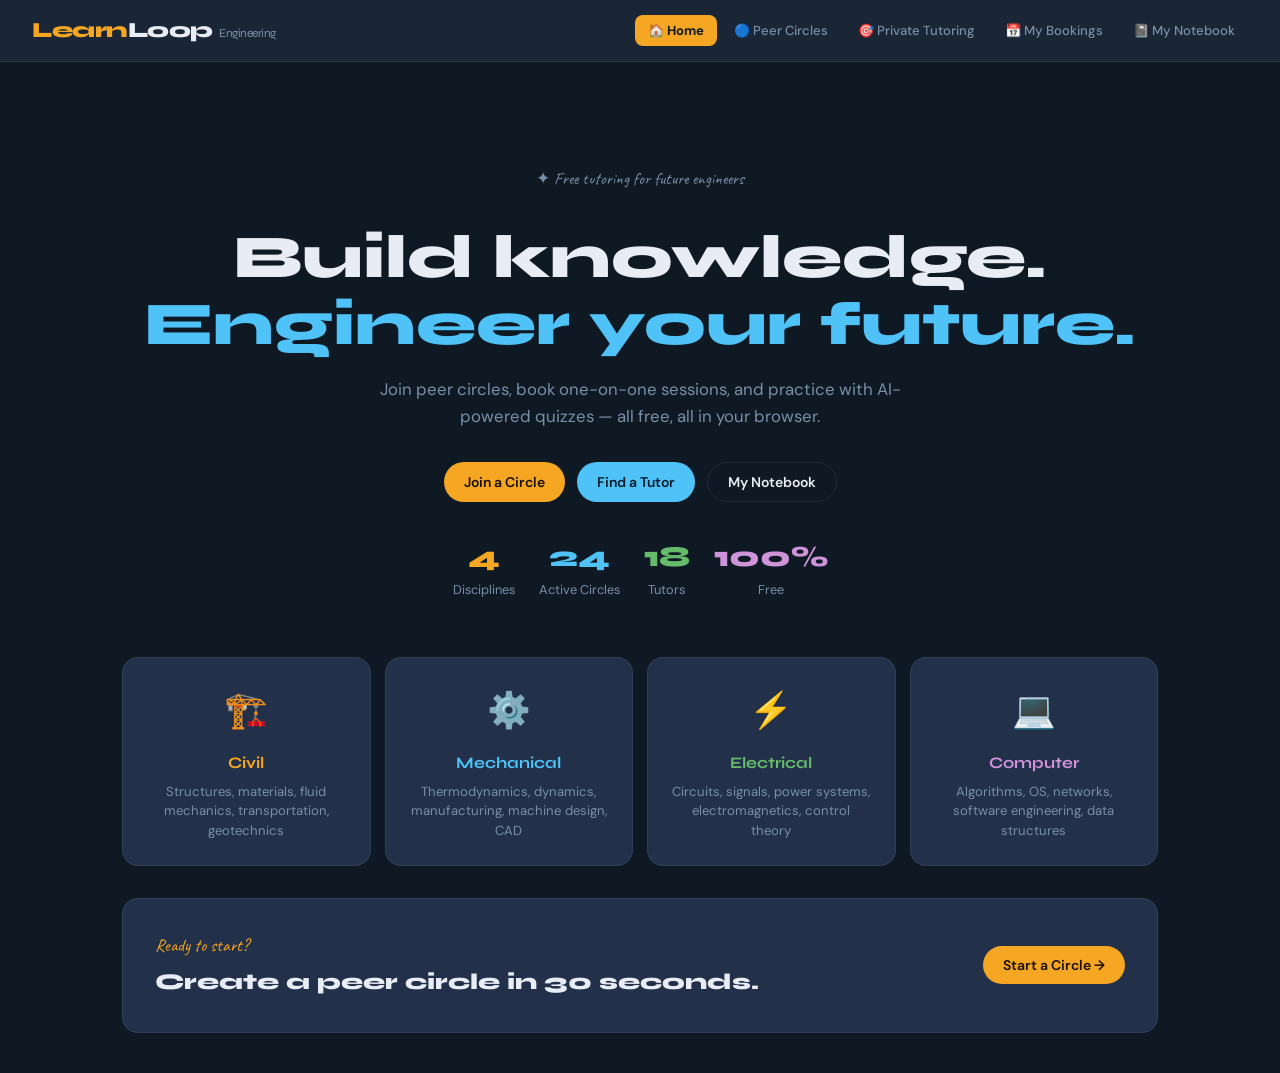
==== Learnloop.html @ ddc93d3d "Create Learnloop.html Full learn loop website" ====
<!DOCTYPE html>
<html lang="en">
<head>
  <meta charset="UTF-8" />
  <meta name="viewport" content="width=device-width, initial-scale=1.0" />
  <title>LearnLoop — Engineering Edition</title>

  <!-- ========================================================
    FONTS: We use Google Fonts (free)
    - "Syne" for bold headings (engineering blueprint feel)
    - "DM Sans" for easy-to-read body text
    - "Caveat" for handwritten accent labels
  ======================================================== -->
  <link href="https://fonts.googleapis.com/css2?family=Syne:wght@400;600;700;800&family=DM+Sans:ital,wght@0,300;0,400;0,500;1,400&family=Caveat:wght@500;700&display=swap" rel="stylesheet" />

  <style>
    /* =========================================================
       CSS VARIABLES — change these to retheme the whole site!
       Think of these like settings at the top of a config file.
    ========================================================= */
    :root {
      --bg:          #0f1923;   /* dark navy background */
      --surface:     #1a2535;   /* slightly lighter surface */
      --surface2:    #22304a;   /* card backgrounds */
      --border:      rgba(255,255,255,0.07);
      --text:        #e8edf5;   /* main text (off-white) */
      --muted:       #7a8fa8;   /* secondary text (gray-blue) */

      /* Accent colors — one per engineering discipline */
      --civil:       #f5a623;   /* amber — civil */
      --mechanical:  #4fc3f7;   /* sky blue — mechanical */
      --electrical:  #66bb6a;   /* green — electrical */
      --computer:    #ce93d8;   /* purple — computer */
      --accent:      #f5a623;   /* default accent (amber) */

      --danger:      #ef5350;
      --success:     #66bb6a;
    }

    /* =========================================================
       RESET — removes browser default padding/margin
    ========================================================= */
    *, *::before, *::after { box-sizing: border-box; margin: 0; padding: 0; }

    body {
      font-family: 'DM Sans', sans-serif;
      background: var(--bg);
      color: var(--text);
      min-height: 100vh;
      line-height: 1.6;
    }

    /* =========================================================
       TOP NAVIGATION BAR
    ========================================================= */
    nav {
      background: var(--surface);
      border-bottom: 1px solid var(--border);
      display: flex;
      align-items: center;
      justify-content: space-between;
      padding: 0 2rem;
      height: 62px;
      position: sticky;
      top: 0;
      z-index: 100; /* keeps nav above everything else */
    }

    /* Logo text */
    .logo {
      font-family: 'Syne', sans-serif;
      font-weight: 800;
      font-size: 1.35rem;
      color: var(--accent);
      letter-spacing: -0.5px;
    }
    .logo span { color: var(--text); }

    /* Nav tab buttons */
    .nav-tabs { display: flex; gap: 4px; list-style: none; flex-wrap: wrap; }

    .nav-tabs button {
      background: none;
      border: none;
      color: var(--muted);
      font-family: 'DM Sans', sans-serif;
      font-size: 0.82rem;
      font-weight: 500;
      padding: 7px 13px;
      border-radius: 8px;
      cursor: pointer;
      transition: all 0.18s;
      white-space: nowrap;
    }
    .nav-tabs button:hover { color: var(--text); background: var(--border); }
    /* Active tab gets the accent color */
    .nav-tabs button.active { color: var(--bg); background: var(--accent); font-weight: 700; }

    /* =========================================================
       PAGE SYSTEM — only one page shows at a time
    ========================================================= */
    .page { display: none; padding: 2.5rem 2rem; max-width: 1100px; margin: 0 auto; }
    .page.active {
      display: block;
      animation: fadeUp 0.28s ease; /* smooth page transition */
    }

    @keyframes fadeUp {
      from { opacity: 0; transform: translateY(10px); }
      to   { opacity: 1; transform: translateY(0); }
    }

    /* =========================================================
       REUSABLE BUTTON STYLES
       Use class="btn btn-[color]" on any <button>
    ========================================================= */
    .btn {
      display: inline-flex;
      align-items: center;
      gap: 7px;
      padding: 10px 20px;
      border-radius: 50px;
      font-family: 'DM Sans', sans-serif;
      font-weight: 600;
      font-size: 0.875rem;
      cursor: pointer;
      border: none;
      transition: all 0.18s;
      text-decoration: none;
    }
    .btn:hover { transform: translateY(-1px); opacity: 0.92; }
    .btn:active { transform: scale(0.97); }

    .btn-amber    { background: var(--civil);      color: #1a1000; }
    .btn-blue     { background: var(--mechanical); color: #001a28; }
    .btn-green    { background: var(--electrical); color: #001a05; }
    .btn-purple   { background: var(--computer);   color: #1a0028; }
    .btn-outline  { background: transparent; border: 1.5px solid var(--border); color: var(--text); }
    .btn-outline:hover { border-color: var(--accent); color: var(--accent); }
    .btn-danger   { background: var(--danger); color: #fff; }
    .btn-sm       { padding: 7px 15px; font-size: 0.8rem; }
    .btn-block    { width: 100%; justify-content: center; border-radius: 12px; }

    /* =========================================================
       CARD — reusable container box
    ========================================================= */
    .card {
      background: var(--surface2);
      border: 1px solid var(--border);
      border-radius: 16px;
      padding: 1.5rem;
    }

    /* =========================================================
       SECTION HEADER — title + subtitle at top of each page
    ========================================================= */
    .section-header { margin-bottom: 1.75rem; }
    .section-header h2 {
      font-family: 'Syne', sans-serif;
      font-weight: 800;
      font-size: 1.7rem;
      color: var(--text);
      margin-bottom: 0.2rem;
    }
    .section-header p { color: var(--muted); font-size: 0.92rem; }

    /* =========================================================
       DISCIPLINE FILTER CHIPS
       Used at the top of Circles and Tutoring pages
    ========================================================= */
    .filter-bar {
      display: flex;
      gap: 8px;
      flex-wrap: wrap;
      margin-bottom: 1.5rem;
      align-items: center;
    }

    .chip {
      padding: 7px 16px;
      border-radius: 50px;
      border: 1.5px solid var(--border);
      background: var(--surface);
      color: var(--muted);
      font-size: 0.8rem;
      font-weight: 600;
      cursor: pointer;
      transition: all 0.18s;
    }
    .chip:hover { border-color: var(--accent); color: var(--accent); }
    .chip.active { background: var(--accent); color: #1a1000; border-color: var(--accent); }

    /* Discipline-specific active chip colors */
    .chip.active[data-disc="civil"]      { background: var(--civil);      color: #1a1000; border-color: var(--civil); }
    .chip.active[data-disc="mechanical"] { background: var(--mechanical); color: #001a28; border-color: var(--mechanical); }
    .chip.active[data-disc="electrical"] { background: var(--electrical); color: #001a05; border-color: var(--electrical); }
    .chip.active[data-disc="computer"]   { background: var(--computer);   color: #1a0028; border-color: var(--computer); }

    /* Search bar */
    .search-input {
      flex: 1; min-width: 200px;
      padding: 9px 16px;
      border: 1.5px solid var(--border);
      border-radius: 50px;
      background: var(--surface);
      color: var(--text);
      font-family: 'DM Sans', sans-serif;
      font-size: 0.875rem;
      outline: none;
      transition: border-color 0.18s;
    }
    .search-input:focus { border-color: var(--accent); }
    .search-input::placeholder { color: var(--muted); }

    /* =========================================================
       TAG BADGE — small colored label
    ========================================================= */
    .tag {
      display: inline-block;
      padding: 3px 11px;
      border-radius: 50px;
      font-size: 0.72rem;
      font-weight: 600;
      margin: 2px 3px 2px 0;
    }
    .tag-civil      { background: rgba(245,166,35,0.15);  color: var(--civil); }
    .tag-mechanical { background: rgba(79,195,247,0.15);  color: var(--mechanical); }
    .tag-electrical { background: rgba(102,187,106,0.15); color: var(--electrical); }
    .tag-computer   { background: rgba(206,147,216,0.15); color: var(--computer); }
    .tag-live       { background: rgba(102,187,106,0.15); color: var(--electrical); }
    .tag-open       { background: rgba(245,166,35,0.15);  color: var(--civil); }
    .tag-full       { background: rgba(122,143,168,0.12); color: var(--muted); }

    /* =========================================================
       GRID LAYOUTS
    ========================================================= */
    .grid-2 { display: grid; grid-template-columns: repeat(auto-fill, minmax(300px, 1fr)); gap: 16px; }
    .grid-3 { display: grid; grid-template-columns: repeat(auto-fill, minmax(260px, 1fr)); gap: 16px; }
    .grid-4 { display: grid; grid-template-columns: repeat(auto-fill, minmax(220px, 1fr)); gap: 14px; }

    /* =========================================================
       HOME PAGE — hero section
    ========================================================= */
    .hero {
      text-align: center;
      padding: 4rem 1rem 3.5rem;
    }
    .hero-eyebrow {
      font-family: 'Caveat', cursive;
      font-size: 1.2rem;
      color: var(--civil);
      margin-bottom: 0.75rem;
    }
    .hero h1 {
      font-family: 'Syne', sans-serif;
      font-size: clamp(2.4rem, 6vw, 3.8rem);
      font-weight: 800;
      line-height: 1.1;
      margin-bottom: 1.1rem;
    }
    .hero h1 em { font-style: normal; color: var(--mechanical); }
    .hero p { font-size: 1.05rem; color: var(--muted); max-width: 540px; margin: 0 auto 2rem; }
    .hero-btns { display: flex; gap: 12px; justify-content: center; flex-wrap: wrap; }

    /* Discipline cards on home */
    .disc-card {
      background: var(--surface2);
      border: 1px solid var(--border);
      border-radius: 16px;
      padding: 1.5rem;
      cursor: pointer;
      transition: transform 0.2s, box-shadow 0.2s, border-color 0.2s;
      text-align: center;
    }
    .disc-card:hover { transform: translateY(-4px); border-color: rgba(255,255,255,0.15); box-shadow: 0 12px 32px rgba(0,0,0,0.3); }
    .disc-icon { font-size: 2.2rem; margin-bottom: 0.75rem; }
    .disc-card h3 { font-family: 'Syne', sans-serif; font-weight: 700; font-size: 1rem; margin-bottom: 0.4rem; }
    .disc-card p  { font-size: 0.82rem; color: var(--muted); line-height: 1.5; }

    /* Stats row on home */
    .stats-row { display: flex; gap: 1.5rem; justify-content: center; flex-wrap: wrap; margin-top: 2rem; }
    .stat { text-align: center; }
    .stat-num { font-family: 'Syne', sans-serif; font-size: 1.8rem; font-weight: 800; }
    .stat-label { font-size: 0.8rem; color: var(--muted); }

    /* =========================================================
       CIRCLE CARDS — Peer Circles page
    ========================================================= */
    .circle-card {
      background: var(--surface2);
      border: 1px solid var(--border);
      border-radius: 16px;
      padding: 1.35rem;
      display: flex;
      flex-direction: column;
      gap: 0.8rem;
      transition: border-color 0.18s;
    }
    .circle-card:hover { border-color: rgba(255,255,255,0.14); }
    .circle-card-top { display: flex; justify-content: space-between; align-items: flex-start; gap: 10px; }
    .circle-card h3 { font-family: 'Syne', sans-serif; font-weight: 700; font-size: 0.97rem; color: var(--text); }
    .circle-card p  { font-size: 0.84rem; color: var(--muted); line-height: 1.55; }

    /* Member avatar cluster */
    .avatars { display: flex; }
    .av {
      width: 28px; height: 28px;
      border-radius: 50%;
      border: 2px solid var(--surface2);
      display: flex; align-items: center; justify-content: center;
      font-size: 0.68rem; font-weight: 700; color: #000;
      margin-left: -7px;
    }
    .av:first-child { margin-left: 0; }

    .circle-footer { display: flex; justify-content: space-between; align-items: center; font-size: 0.78rem; color: var(--muted); }

    /* =========================================================
       TUTOR CARDS — Private Tutoring page
    ========================================================= */
    .tutor-card {
      background: var(--surface2);
      border: 1px solid var(--border);
      border-radius: 16px;
      padding: 1.35rem;
      transition: border-color 0.18s;
    }
    .tutor-card:hover { border-color: rgba(255,255,255,0.14); }
    .tutor-top { display: flex; gap: 13px; align-items: flex-start; margin-bottom: 0.9rem; }
    .tutor-av {
      width: 52px; height: 52px;
      border-radius: 50%;
      display: flex; align-items: center; justify-content: center;
      font-family: 'Syne', sans-serif; font-weight: 800; font-size: 1rem;
      flex-shrink: 0;
    }
    .tutor-name { font-family: 'Syne', sans-serif; font-weight: 700; font-size: 0.97rem; margin-bottom: 2px; }
    .tutor-sub  { font-size: 0.8rem; color: var(--muted); margin-bottom: 5px; }
    .rating     { font-size: 0.78rem; font-weight: 600; }
    .tutor-bio  { font-size: 0.84rem; color: var(--muted); line-height: 1.55; margin-bottom: 0.9rem; }
    .tutor-actions { display: flex; gap: 8px; flex-wrap: wrap; }

    /* =========================================================
       VIDEO ROOM — embedded Whereby video call
    ========================================================= */
    .video-room {
      display: none; /* hidden until someone joins */
      background: #000;
      border-radius: 16px;
      overflow: hidden;
      margin-bottom: 1.75rem;
      border: 1px solid var(--border);
    }
    .video-room.open { display: block; animation: fadeUp 0.25s ease; }

    .video-header {
      background: var(--surface);
      display: flex; justify-content: space-between; align-items: center;
      padding: 0.9rem 1.4rem;
      border-bottom: 1px solid var(--border);
    }
    .video-header h3 { font-family: 'Syne', sans-serif; font-weight: 700; font-size: 0.95rem; }

    /* Blinking "LIVE" dot */
    .live-badge { display: flex; align-items: center; gap: 6px; font-size: 0.78rem; color: var(--electrical); font-weight: 600; }
    .live-dot { width: 7px; height: 7px; border-radius: 50%; background: var(--electrical); animation: blink 1.4s infinite; }
    @keyframes blink { 0%,100%{opacity:1} 50%{opacity:0.3} }

    .video-iframe-wrap { width: 100%; aspect-ratio: 16/9; }
    .video-iframe-wrap iframe { width: 100%; height: 100%; border: none; display: block; }

    /* =========================================================
       MODAL — popup dialog (create circle, schedule booking)
    ========================================================= */
    .modal-overlay {
      display: none;
      position: fixed; inset: 0;
      background: rgba(0,0,0,0.65);
      z-index: 200;
      align-items: center; justify-content: center;
      padding: 1rem;
    }
    .modal-overlay.open { display: flex; }

    .modal {
      background: var(--surface);
      border: 1px solid var(--border);
      border-radius: 20px;
      padding: 2rem;
      width: 100%; max-width: 480px;
      max-height: 90vh; overflow-y: auto;
    }
    .modal h2 { font-family: 'Syne', sans-serif; font-weight: 800; font-size: 1.35rem; margin-bottom: 1.2rem; }
    .modal-footer { display: flex; gap: 10px; justify-content: flex-end; margin-top: 1.25rem; }

    /* Form elements inside modals */
    .field { margin-bottom: 1rem; }
    .field label { display: block; font-size: 0.83rem; font-weight: 600; color: var(--muted); margin-bottom: 6px; text-transform: uppercase; letter-spacing: 0.04em; }
    .field input, .field textarea, .field select {
      width: 100%;
      padding: 10px 14px;
      border: 1.5px solid var(--border);
      border-radius: 10px;
      background: var(--bg);
      color: var(--text);
      font-family: 'DM Sans', sans-serif;
      font-size: 0.9rem;
      outline: none;
      transition: border-color 0.18s;
    }
    .field input:focus, .field textarea:focus, .field select:focus { border-color: var(--accent); }
    .field textarea { resize: vertical; min-height: 80px; }
    .field select option { background: var(--surface); }

    /* Time slot pills for scheduling */
    .slot-grid { display: flex; flex-wrap: wrap; gap: 7px; }
    .slot {
      padding: 6px 13px;
      border-radius: 8px;
      border: 1.5px solid var(--border);
      background: var(--bg);
      color: var(--muted);
      font-size: 0.78rem; font-weight: 600;
      cursor: pointer; transition: all 0.15s;
    }
    .slot:hover { border-color: var(--accent); color: var(--accent); }
    .slot.sel   { background: var(--accent); color: #1a1000; border-color: var(--accent); }

    /* =========================================================
       SCHEDULED BOOKINGS PAGE
    ========================================================= */
    .booking-card {
      background: var(--surface2);
      border: 1px solid var(--border);
      border-radius: 14px;
      padding: 1.25rem 1.4rem;
      display: flex;
      align-items: center;
      gap: 1rem;
      transition: border-color 0.18s;
    }
    .booking-card:hover { border-color: rgba(255,255,255,0.14); }

    .booking-dot { width: 10px; height: 10px; border-radius: 50%; flex-shrink: 0; }
    .booking-info { flex: 1; }
    .booking-title { font-family: 'Syne', sans-serif; font-weight: 700; font-size: 0.92rem; margin-bottom: 3px; }
    .booking-meta  { font-size: 0.8rem; color: var(--muted); }
    .booking-time  { font-family: 'Syne', sans-serif; font-weight: 700; font-size: 0.85rem; text-align: right; }

    .bookings-empty {
      text-align: center; padding: 3rem;
      color: var(--muted); font-size: 0.9rem;
    }
    .bookings-empty .em { font-size: 2.5rem; margin-bottom: 0.75rem; }

    /* =========================================================
       NOTEBOOK PAGE
    ========================================================= */
    .notebook-layout {
      display: grid;
      grid-template-columns: 250px 1fr;
      gap: 18px;
      align-items: start;
    }

    /* Left sidebar: list of notes */
    .nb-sidebar {
      background: var(--surface2);
      border: 1px solid var(--border);
      border-radius: 16px;
      overflow: hidden;
    }
    .nb-sidebar-head {
      padding: 1rem 1.25rem;
      border-bottom: 1px solid var(--border);
      display: flex; justify-content: space-between; align-items: center;
    }
    .nb-sidebar-head h3 { font-family: 'Syne', sans-serif; font-weight: 700; font-size: 0.9rem; }
    .note-list { list-style: none; }
    .note-list li {
      padding: 0.85rem 1.25rem;
      border-bottom: 1px solid var(--border);
      cursor: pointer;
      transition: background 0.15s;
    }
    .note-list li:hover, .note-list li.active { background: var(--surface); }
    .note-list li:last-child { border-bottom: none; }
    .note-list .nt { font-weight: 600; font-size: 0.84rem; margin-bottom: 2px; }
    .note-list .nm { font-size: 0.73rem; color: var(--muted); }

    /* Right panel: note content */
    .nb-main {
      background: var(--surface2);
      border: 1px solid var(--border);
      border-radius: 16px;
      padding: 1.75rem;
      min-height: 520px;
    }
    .nb-note-head {
      display: flex; justify-content: space-between; align-items: flex-start;
      padding-bottom: 1.25rem; margin-bottom: 1.5rem;
      border-bottom: 1px solid var(--border);
    }
    .nb-note-head h2 { font-family: 'Syne', sans-serif; font-weight: 800; font-size: 1.25rem; }
    .nb-note-head p  { font-size: 0.8rem; color: var(--muted); margin-top: 3px; }

    /* Tabs inside the note: Summary | Quiz | AI Practice */
    .note-tabs { display: flex; gap: 4px; margin-bottom: 1.25rem; }
    .note-tab {
      padding: 7px 16px; border-radius: 8px;
      border: none; background: var(--surface);
      color: var(--muted); font-family: 'DM Sans', sans-serif;
      font-size: 0.82rem; font-weight: 600; cursor: pointer; transition: all 0.15s;
    }
    .note-tab:hover { color: var(--text); }
    .note-tab.active { background: var(--accent); color: #1a1000; }
    .note-tab-panel { display: none; }
    .note-tab-panel.active { display: block; }

    /* Concept list items */
    .concept-list { list-style: none; }
    .concept-list li {
      display: flex; gap: 10px; align-items: flex-start;
      font-size: 0.875rem; line-height: 1.6; margin-bottom: 8px; color: var(--text);
    }
    .concept-list li::before { content: '→'; color: var(--mechanical); flex-shrink: 0; margin-top: 1px; }

    /* Flashcards (flip on click) */
    .flashcard-grid { display: grid; grid-template-columns: repeat(auto-fill, minmax(185px, 1fr)); gap: 11px; }
    .flashcard {
      background: var(--surface);
      border: 1px solid var(--border);
      border-radius: 12px;
      padding: 1rem;
      cursor: pointer;
      min-height: 85px;
      display: flex; align-items: center; justify-content: center;
      text-align: center;
      font-size: 0.84rem; line-height: 1.5; color: var(--text);
      transition: all 0.22s;
    }
    .flashcard:hover { border-color: var(--accent); }
    .flashcard.flipped { background: var(--civil); color: #1a1000; border-color: var(--civil); font-weight: 600; }

    /* =========================================================
       QUIZ — Multiple Choice Questions
    ========================================================= */
    .mc-question { margin-bottom: 1.5rem; }
    .mc-q-text { font-size: 0.92rem; font-weight: 600; margin-bottom: 0.75rem; color: var(--text); }

    .mc-options { display: flex; flex-direction: column; gap: 8px; }
    .mc-opt {
      display: flex; align-items: center; gap: 10px;
      padding: 10px 14px;
      border: 1.5px solid var(--border);
      border-radius: 10px;
      cursor: pointer;
      font-size: 0.875rem;
      transition: all 0.15s;
      color: var(--text);
    }
    .mc-opt:hover { border-color: var(--accent); }
    .mc-opt.correct  { border-color: var(--electrical); background: rgba(102,187,106,0.1); color: var(--electrical); }
    .mc-opt.wrong    { border-color: var(--danger); background: rgba(239,83,80,0.1); color: var(--danger); }
    .mc-opt.selected { border-color: var(--mechanical); }

    .mc-letter {
      width: 26px; height: 26px; border-radius: 50%;
      background: var(--surface); border: 1.5px solid var(--border);
      display: flex; align-items: center; justify-content: center;
      font-size: 0.75rem; font-weight: 700; flex-shrink: 0;
    }

    .mc-feedback { margin-top: 8px; font-size: 0.82rem; font-style: italic; }
    .mc-feedback.ok   { color: var(--electrical); }
    .mc-feedback.bad  { color: var(--danger); }

    /* Quiz score banner */
    .quiz-score {
      background: var(--surface);
      border: 1px solid var(--border);
      border-radius: 12px;
      padding: 1rem 1.25rem;
      margin-bottom: 1.25rem;
      font-size: 0.88rem; color: var(--muted);
    }
    .quiz-score strong { color: var(--civil); font-family: 'Syne', sans-serif; font-size: 1.1rem; }

    /* =========================================================
       SHORT ANSWER — 250-word minimum
    ========================================================= */
    .sa-question { margin-bottom: 1.5rem; }
    .sa-q-text { font-size: 0.92rem; font-weight: 600; margin-bottom: 0.75rem; }
    .sa-textarea {
      width: 100%;
      padding: 12px 14px;
      border: 1.5px solid var(--border);
      border-radius: 12px;
      background: var(--bg);
      color: var(--text);
      font-family: 'DM Sans', sans-serif;
      font-size: 0.875rem;
      min-height: 160px;
      resize: vertical;
      outline: none;
      transition: border-color 0.18s;
      line-height: 1.6;
    }
    .sa-textarea:focus { border-color: var(--accent); }
    .sa-textarea::placeholder { color: var(--muted); }

    .word-count { font-size: 0.78rem; color: var(--muted); margin-top: 6px; display: flex; justify-content: space-between; }
    .word-count.ok    { color: var(--electrical); }
    .word-count.warn  { color: var(--civil); }
    .wc-bar-bg { height: 3px; background: var(--border); border-radius: 3px; margin-top: 6px; overflow: hidden; }
    .wc-bar    { height: 100%; border-radius: 3px; transition: width 0.3s, background 0.3s; }

    /* =========================================================
       AI PRACTICE SECTION inside Notebook
    ========================================================= */
    .ai-section { }
    .ai-controls { display: flex; gap: 10px; flex-wrap: wrap; margin-bottom: 1.25rem; align-items: center; }

    /* Conversation thread */
    .ai-thread { display: flex; flex-direction: column; gap: 12px; margin-bottom: 1.25rem; max-height: 400px; overflow-y: auto; padding-right: 4px; }

    .ai-bubble {
      padding: 12px 16px;
      border-radius: 14px;
      font-size: 0.88rem;
      line-height: 1.6;
      max-width: 90%;
    }
    .ai-bubble.ai   { background: var(--surface); border: 1px solid var(--border); color: var(--text); align-self: flex-start; border-bottom-left-radius: 4px; }
    .ai-bubble.user { background: rgba(79,195,247,0.12); border: 1px solid rgba(79,195,247,0.2); color: var(--text); align-self: flex-end; border-bottom-right-radius: 4px; }
    .ai-bubble.loading { color: var(--muted); font-style: italic; }

    .ai-input-row { display: flex; gap: 8px; }
    .ai-input {
      flex: 1;
      padding: 10px 14px;
      border: 1.5px solid var(--border);
      border-radius: 50px;
      background: var(--bg);
      color: var(--text);
      font-family: 'DM Sans', sans-serif;
      font-size: 0.875rem;
      outline: none;
      transition: border-color 0.18s;
    }
    .ai-input:focus { border-color: var(--mechanical); }
    .ai-input::placeholder { color: var(--muted); }

    /* =========================================================
       TOAST NOTIFICATION — popup at bottom-right
    ========================================================= */
    .toast {
      position: fixed; bottom: 24px; right: 24px;
      background: var(--surface);
      border: 1px solid var(--border);
      color: var(--text);
      padding: 13px 20px;
      border-radius: 14px;
      font-size: 0.85rem; font-weight: 500;
      z-index: 500;
      transform: translateY(80px); opacity: 0;
      transition: all 0.3s;
      max-width: 300px;
      box-shadow: 0 8px 32px rgba(0,0,0,0.4);
    }
    .toast.show { transform: translateY(0); opacity: 1; }

    /* =========================================================
       EMPTY STATE — shown when a list is empty
    ========================================================= */
    .empty { text-align: center; padding: 3rem 1rem; color: var(--muted); font-size: 0.9rem; }
    .empty .em { font-size: 2.8rem; margin-bottom: 0.75rem; }

    /* =========================================================
       UTILITY
    ========================================================= */
    hr { border: none; border-top: 1px solid var(--border); margin: 1.25rem 0; }
    .flex-between { display: flex; justify-content: space-between; align-items: center; }
    .mb1 { margin-bottom: 1rem; }
    .gap-list { display: flex; flex-direction: column; gap: 10px; }
    .note-section-title {
      font-family: 'Syne', sans-serif; font-weight: 700; font-size: 0.78rem;
      text-transform: uppercase; letter-spacing: 0.08em; color: var(--muted);
      margin-bottom: 0.75rem;
    }

    /* Responsive: stack notebook on small screens */
    @media (max-width: 700px) {
      .notebook-layout { grid-template-columns: 1fr; }
      nav { padding: 0 1rem; }
      .nav-tabs button { padding: 5px 9px; font-size: 0.72rem; }
      .page { padding: 1.5rem 1rem; }
    }
  </style>
</head>
<body>

<!-- =====================================================
     NAVIGATION BAR
     showPage('id') switches which page is visible
===================================================== -->
<nav>
  <div class="logo">Learn<span>Loop</span> <span style="color:var(--muted);font-size:0.75rem;font-weight:400">Engineering</span></div>
  <ul class="nav-tabs">
    <li><button class="active" onclick="showPage('home')">🏠 Home</button></li>
    <li><button onclick="showPage('circles')">🔵 Peer Circles</button></li>
    <li><button onclick="showPage('private')">🎯 Private Tutoring</button></li>
    <li><button onclick="showPage('bookings')">📅 My Bookings</button></li>
    <li><button onclick="showPage('notebook')">📓 My Notebook</button></li>
  </ul>
</nav>


<!-- =====================================================
     PAGE 1: HOME
===================================================== -->
<div class="page active" id="page-home">

  <div class="hero">
    <p class="hero-eyebrow">✦ Free tutoring for future engineers</p>
    <h1>Build knowledge.<br><em>Engineer your future.</em></h1>
    <p>Join peer circles, book one-on-one sessions, and practice with AI-powered quizzes — all free, all in your browser.</p>
    <div class="hero-btns">
      <button class="btn btn-amber" onclick="showPage('circles')">Join a Circle</button>
      <button class="btn btn-blue"  onclick="showPage('private')">Find a Tutor</button>
      <button class="btn btn-outline" onclick="showPage('notebook')">My Notebook</button>
    </div>

    <div class="stats-row">
      <div class="stat"><div class="stat-num" style="color:var(--civil)">4</div><div class="stat-label">Disciplines</div></div>
      <div class="stat"><div class="stat-num" style="color:var(--mechanical)">24</div><div class="stat-label">Active Circles</div></div>
      <div class="stat"><div class="stat-num" style="color:var(--electrical)">18</div><div class="stat-label">Tutors</div></div>
      <div class="stat"><div class="stat-num" style="color:var(--computer)">100%</div><div class="stat-label">Free</div></div>
    </div>
  </div>

  <!-- 4 Discipline Cards -->
  <div class="grid-4" style="margin-bottom:2rem">
    <div class="disc-card" onclick="showPage('circles');filterByDisc('civil')">
      <div class="disc-icon">🏗️</div>
      <h3 style="color:var(--civil)">Civil</h3>
      <p>Structures, materials, fluid mechanics, transportation, geotechnics</p>
    </div>
    <div class="disc-card" onclick="showPage('circles');filterByDisc('mechanical')">
      <div class="disc-icon">⚙️</div>
      <h3 style="color:var(--mechanical)">Mechanical</h3>
      <p>Thermodynamics, dynamics, manufacturing, machine design, CAD</p>
    </div>
    <div class="disc-card" onclick="showPage('circles');filterByDisc('electrical')">
      <div class="disc-icon">⚡</div>
      <h3 style="color:var(--electrical)">Electrical</h3>
      <p>Circuits, signals, power systems, electromagnetics, control theory</p>
    </div>
    <div class="disc-card" onclick="showPage('circles');filterByDisc('computer')">
      <div class="disc-icon">💻</div>
      <h3 style="color:var(--computer)">Computer</h3>
      <p>Algorithms, OS, networks, software engineering, data structures</p>
    </div>
  </div>

  <!-- CTA Banner -->
  <div style="background:var(--surface2);border:1px solid var(--border);border-radius:16px;padding:2rem;display:flex;flex-wrap:wrap;gap:1.5rem;align-items:center;justify-content:space-between;">
    <div>
      <p style="font-family:'Caveat',cursive;color:var(--civil);font-size:1.1rem;margin-bottom:0.3rem">Ready to start?</p>
      <h2 style="font-family:'Syne',sans-serif;font-weight:800;font-size:1.4rem">Create a peer circle in 30 seconds.</h2>
    </div>
    <button class="btn btn-amber" onclick="showPage('circles');openCreateModal()">Start a Circle →</button>
  </div>
</div>


<!-- =====================================================
     PAGE 2: PEER CIRCLES
===================================================== -->
<div class="page" id="page-circles">

  <div class="section-header">
    <h2>Peer Learning Circles</h2>
    <p>Small groups (3–5 students) studying together via live video. Free, no sign-up required.</p>
  </div>

  <!-- Filter & Search bar -->
  <div class="filter-bar">
    <input class="search-input" type="text" id="circle-search" placeholder="Search circles..." oninput="renderCircles()">
    <button class="chip active" data-filter="all"        onclick="setCircleFilter(this,'all')">All</button>
    <button class="chip" data-filter="civil"      data-disc="civil"      onclick="setCircleFilter(this,'civil')">🏗️ Civil</button>
    <button class="chip" data-filter="mechanical" data-disc="mechanical" onclick="setCircleFilter(this,'mechanical')">⚙️ Mechanical</button>
    <button class="chip" data-filter="electrical" data-disc="electrical" onclick="setCircleFilter(this,'electrical')">⚡ Electrical</button>
    <button class="chip" data-filter="computer"   data-disc="computer"   onclick="setCircleFilter(this,'computer')">💻 Computer</button>
    <button class="btn btn-amber btn-sm" onclick="openCreateModal()">+ New Circle</button>
  </div>

  <!-- Video call appears here when someone joins -->
  <div class="video-room" id="circle-video">
    <div class="video-header">
      <h3 id="circle-video-title">Study Room</h3>
      <div style="display:flex;gap:12px;align-items:center">
        <div class="live-badge"><div class="live-dot"></div> Live</div>
        <button class="btn btn-danger btn-sm" onclick="leaveCircle()">Leave</button>
      </div>
    </div>
    <div class="video-iframe-wrap">
      <iframe id="circle-iframe" allow="camera;microphone;fullscreen;display-capture" allowfullscreen></iframe>
    </div>
  </div>

  <!-- Circle cards rendered by JS -->
  <div class="grid-2" id="circles-grid"></div>
</div>


<!-- =====================================================
     PAGE 3: PRIVATE TUTORING
===================================================== -->
<div class="page" id="page-private">

  <div class="section-header">
    <h2>Private Tutoring</h2>
    <p>One-on-one video sessions with volunteer engineers and students. Book a slot or jump in now.</p>
  </div>

  <div class="filter-bar">
    <input class="search-input" type="text" id="tutor-search" placeholder="Search tutors..." oninput="renderTutors()">
    <button class="chip active" data-tfilter="all"        onclick="setTutorFilter(this,'all')">All</button>
    <button class="chip" data-tfilter="civil"      data-disc="civil"      onclick="setTutorFilter(this,'civil')">🏗️ Civil</button>
    <button class="chip" data-tfilter="mechanical" data-disc="mechanical" onclick="setTutorFilter(this,'mechanical')">⚙️ Mechanical</button>
    <button class="chip" data-tfilter="electrical" data-disc="electrical" onclick="setTutorFilter(this,'electrical')">⚡ Electrical</button>
    <button class="chip" data-tfilter="computer"   data-disc="computer"   onclick="setTutorFilter(this,'computer')">💻 Computer</button>
  </div>

  <!-- Private video room -->
  <div class="video-room" id="private-video">
    <div class="video-header">
      <h3 id="private-video-title">Private Session</h3>
      <div style="display:flex;gap:12px;align-items:center">
        <div class="live-badge"><div class="live-dot"></div> In Session</div>
        <button class="btn btn-danger btn-sm" onclick="leavePrivate()">End Session</button>
      </div>
    </div>
    <div class="video-iframe-wrap">
      <iframe id="private-iframe" allow="camera;microphone;fullscreen;display-capture" allowfullscreen></iframe>
    </div>
  </div>

  <div class="grid-2" id="tutors-grid"></div>
</div>


<!-- =====================================================
     PAGE 4: MY BOOKINGS
===================================================== -->
<div class="page" id="page-bookings">

  <div class="section-header flex-between" style="flex-wrap:wrap;gap:1rem">
    <div>
      <h2>My Bookings</h2>
      <p>All your scheduled private tutoring sessions in one place.</p>
    </div>
    <button class="btn btn-amber btn-sm" onclick="showPage('private')">+ Book a Tutor</button>
  </div>

  <!-- Upcoming bookings list -->
  <div style="margin-bottom:2rem">
    <p class="note-section-title" style="margin-bottom:1rem">Upcoming Sessions</p>
    <div class="gap-list" id="bookings-upcoming"></div>
  </div>

  <!-- Past bookings -->
  <div>
    <p class="note-section-title" style="margin-bottom:1rem">Past Sessions</p>
    <div class="gap-list" id="bookings-past"></div>
  </div>
</div>


<!-- =====================================================
     PAGE 5: MY NOTEBOOK
===================================================== -->
<div class="page" id="page-notebook">

  <div class="section-header flex-between" style="flex-wrap:wrap;gap:1rem">
    <div>
      <h2>My Notebook</h2>
      <p>Notes from every session. Study with flashcards, quizzes, and AI practice.</p>
    </div>
    <button class="btn btn-amber btn-sm" onclick="openAddNote()">+ Add Note</button>
  </div>

  <!-- Add Note form (hidden by default) -->
  <div id="add-note-form" style="display:none;margin-bottom:1.5rem">
    <div class="card">
      <h3 style="font-family:'Syne',sans-serif;font-weight:700;margin-bottom:1rem">New Session Note</h3>
      <div class="field"><label>Title</label><input type="text" id="nf-title" placeholder="e.g. Statics — Truss Analysis"></div>
      <div class="field"><label>Discipline</label>
        <select id="nf-disc">
          <option value="civil">Civil Engineering</option>
          <option value="mechanical">Mechanical Engineering</option>
          <option value="electrical">Electrical Engineering</option>
          <option value="computer">Computer Engineering</option>
        </select>
      </div>
      <div class="field"><label>Key Concepts (one per line)</label><textarea id="nf-concepts" placeholder="Free body diagrams isolate a single body&#10;Sum of forces = 0 in static equilibrium"></textarea></div>
      <div class="field"><label>Action Items (one per line)</label><textarea id="nf-actions" placeholder="Complete problem set 4&#10;Review textbook chapter 6"></textarea></div>
      <div style="display:flex;gap:10px;justify-content:flex-end">
        <button class="btn btn-outline btn-sm" onclick="closeAddNote()">Cancel</button>
        <button class="btn btn-amber btn-sm" onclick="saveNote()">Save</button>
      </div>
    </div>
  </div>

  <!-- Two-column layout: sidebar + main panel -->
  <div class="notebook-layout" id="notebook-layout">
    <div class="nb-sidebar">
      <div class="nb-sidebar-head">
        <h3>Sessions</h3>
        <span id="note-count" style="font-size:0.75rem;color:var(--muted)">0</span>
      </div>
      <ul class="note-list" id="note-list"></ul>
    </div>

    <div class="nb-main" id="nb-main">
      <div class="empty"><div class="em">📒</div><p>Select a note from the left,<br>or add one above.</p></div>
    </div>
  </div>
</div>


<!-- =====================================================
     MODAL: Create Circle
===================================================== -->
<div class="modal-overlay" id="create-modal">
  <div class="modal">
    <h2>Create a Study Circle</h2>
    <div class="field"><label>Circle Name</label><input type="text" id="cm-name" placeholder="e.g. FEA Study Group"></div>
    <div class="field"><label>Discipline</label>
      <select id="cm-disc">
        <option value="civil">Civil Engineering</option>
        <option value="mechanical">Mechanical Engineering</option>
        <option value="electrical">Electrical Engineering</option>
        <option value="computer">Computer Engineering</option>
      </select>
    </div>
    <div class="field"><label>Description</label><textarea id="cm-desc" placeholder="What topic will you focus on? Any prereqs?"></textarea></div>
    <div class="field"><label>Max Members</label>
      <select id="cm-max"><option value="3">3</option><option value="4">4</option><option value="5" selected>5</option></select>
    </div>
    <div class="modal-footer">
      <button class="btn btn-outline btn-sm" onclick="closeModal('create-modal')">Cancel</button>
      <button class="btn btn-amber btn-sm" onclick="createCircle()">Create</button>
    </div>
  </div>
</div>


<!-- =====================================================
     MODAL: Schedule a Booking
===================================================== -->
<div class="modal-overlay" id="schedule-modal">
  <div class="modal">
    <h2 id="sched-title">Schedule a Session</h2>
    <p style="font-size:0.84rem;color:var(--muted);margin-bottom:1.25rem">Pick a day and time — your tutor gets notified automatically.</p>
    <div class="field">
      <label>Choose a Day</label>
      <div class="slot-grid" id="day-slots"></div>
    </div>
    <div class="field">
      <label>Choose a Time</label>
      <div class="slot-grid" id="time-slots"></div>
    </div>
    <div class="field"><label>Topic / Notes for tutor</label><textarea id="sched-notes" placeholder="e.g. I need help deriving the Euler-Bernoulli beam equation..."></textarea></div>
    <div class="modal-footer">
      <button class="btn btn-outline btn-sm" onclick="closeModal('schedule-modal')">Cancel</button>
      <button class="btn btn-amber btn-sm" onclick="confirmBooking()">Confirm Booking</button>
    </div>
  </div>
</div>

<!-- Toast notification -->
<div class="toast" id="toast"></div>



</body>
</html>
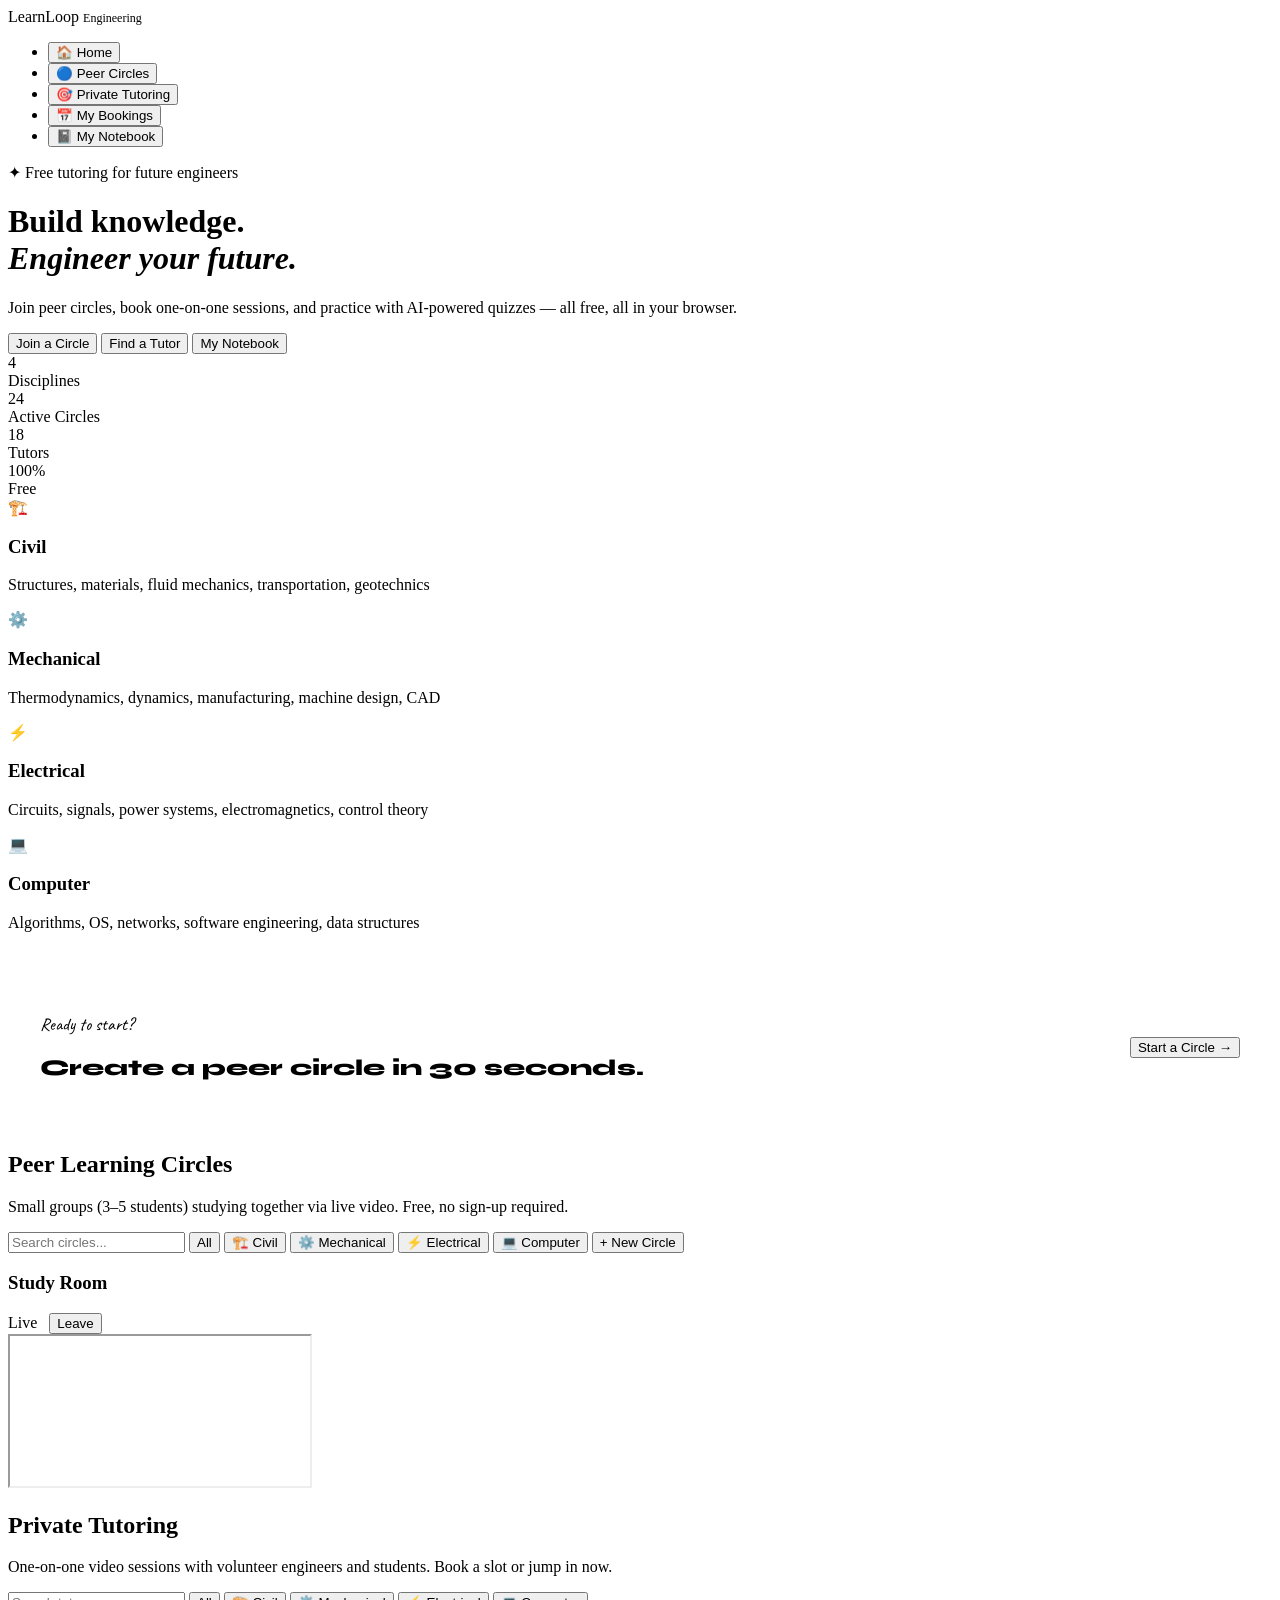
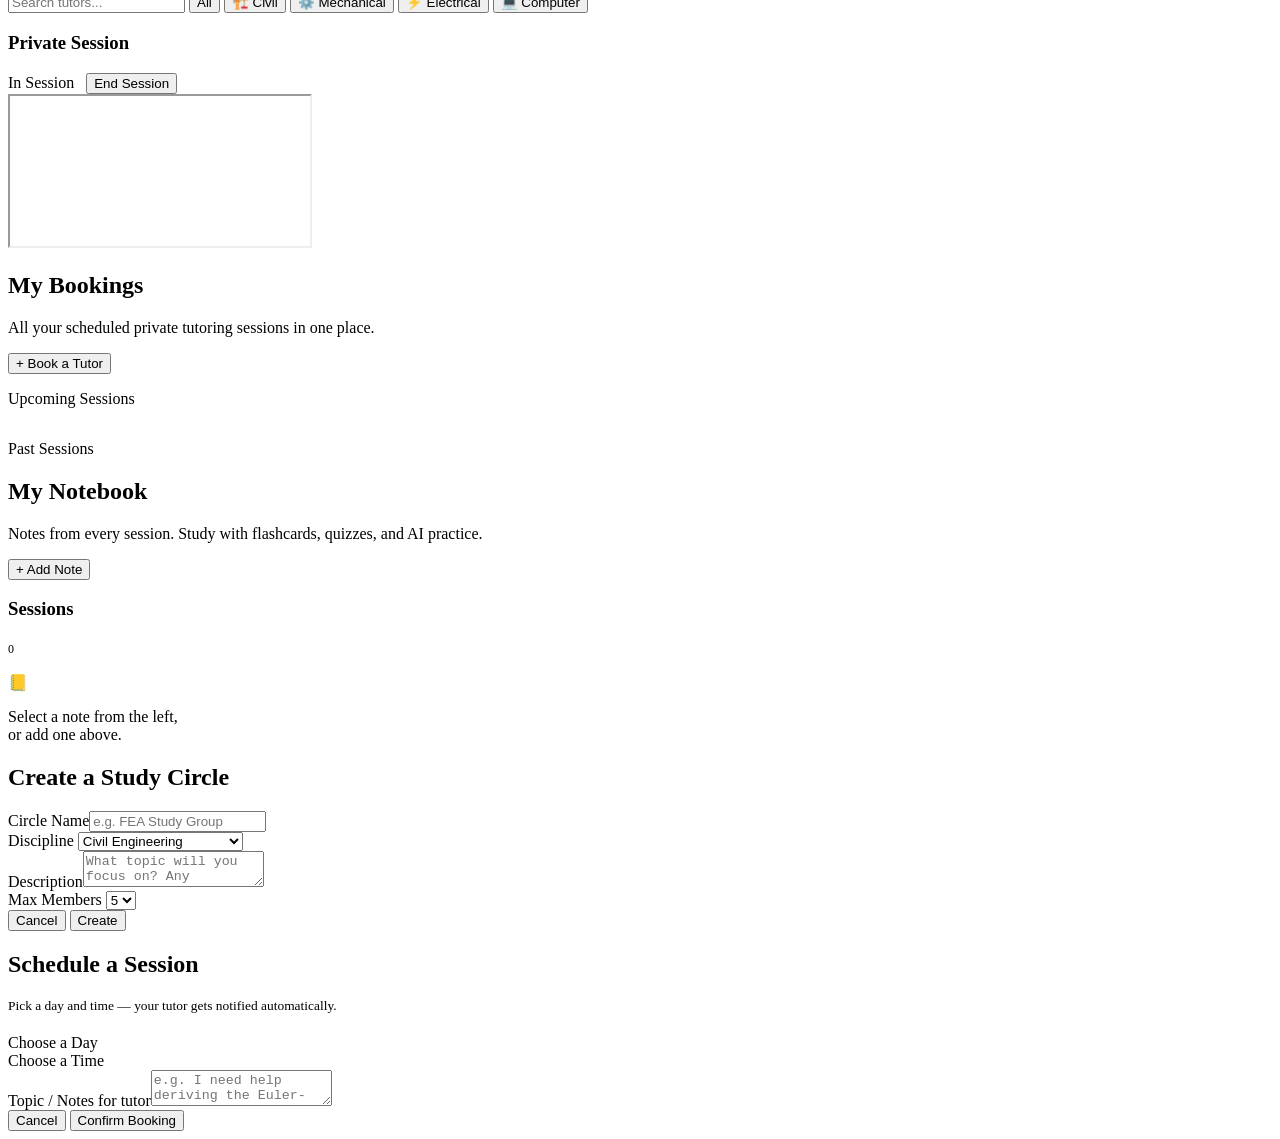
==== commit 4ed1894f: "Update Learnloop.html" ====
--- a/Learnloop.html
+++ b/Learnloop.html
@@ -13,690 +13,7 @@
   ======================================================== -->
   <link href="https://fonts.googleapis.com/css2?family=Syne:wght@400;600;700;800&family=DM+Sans:ital,wght@0,300;0,400;0,500;1,400&family=Caveat:wght@500;700&display=swap" rel="stylesheet" />
 
-  <style>
-    /* =========================================================
-       CSS VARIABLES — change these to retheme the whole site!
-       Think of these like settings at the top of a config file.
-    ========================================================= */
-    :root {
-      --bg:          #0f1923;   /* dark navy background */
-      --surface:     #1a2535;   /* slightly lighter surface */
-      --surface2:    #22304a;   /* card backgrounds */
-      --border:      rgba(255,255,255,0.07);
-      --text:        #e8edf5;   /* main text (off-white) */
-      --muted:       #7a8fa8;   /* secondary text (gray-blue) */
-
-      /* Accent colors — one per engineering discipline */
-      --civil:       #f5a623;   /* amber — civil */
-      --mechanical:  #4fc3f7;   /* sky blue — mechanical */
-      --electrical:  #66bb6a;   /* green — electrical */
-      --computer:    #ce93d8;   /* purple — computer */
-      --accent:      #f5a623;   /* default accent (amber) */
-
-      --danger:      #ef5350;
-      --success:     #66bb6a;
-    }
-
-    /* =========================================================
-       RESET — removes browser default padding/margin
-    ========================================================= */
-    *, *::before, *::after { box-sizing: border-box; margin: 0; padding: 0; }
-
-    body {
-      font-family: 'DM Sans', sans-serif;
-      background: var(--bg);
-      color: var(--text);
-      min-height: 100vh;
-      line-height: 1.6;
-    }
-
-    /* =========================================================
-       TOP NAVIGATION BAR
-    ========================================================= */
-    nav {
-      background: var(--surface);
-      border-bottom: 1px solid var(--border);
-      display: flex;
-      align-items: center;
-      justify-content: space-between;
-      padding: 0 2rem;
-      height: 62px;
-      position: sticky;
-      top: 0;
-      z-index: 100; /* keeps nav above everything else */
-    }
-
-    /* Logo text */
-    .logo {
-      font-family: 'Syne', sans-serif;
-      font-weight: 800;
-      font-size: 1.35rem;
-      color: var(--accent);
-      letter-spacing: -0.5px;
-    }
-    .logo span { color: var(--text); }
-
-    /* Nav tab buttons */
-    .nav-tabs { display: flex; gap: 4px; list-style: none; flex-wrap: wrap; }
-
-    .nav-tabs button {
-      background: none;
-      border: none;
-      color: var(--muted);
-      font-family: 'DM Sans', sans-serif;
-      font-size: 0.82rem;
-      font-weight: 500;
-      padding: 7px 13px;
-      border-radius: 8px;
-      cursor: pointer;
-      transition: all 0.18s;
-      white-space: nowrap;
-    }
-    .nav-tabs button:hover { color: var(--text); background: var(--border); }
-    /* Active tab gets the accent color */
-    .nav-tabs button.active { color: var(--bg); background: var(--accent); font-weight: 700; }
-
-    /* =========================================================
-       PAGE SYSTEM — only one page shows at a time
-    ========================================================= */
-    .page { display: none; padding: 2.5rem 2rem; max-width: 1100px; margin: 0 auto; }
-    .page.active {
-      display: block;
-      animation: fadeUp 0.28s ease; /* smooth page transition */
-    }
-
-    @keyframes fadeUp {
-      from { opacity: 0; transform: translateY(10px); }
-      to   { opacity: 1; transform: translateY(0); }
-    }
-
-    /* =========================================================
-       REUSABLE BUTTON STYLES
-       Use class="btn btn-[color]" on any <button>
-    ========================================================= */
-    .btn {
-      display: inline-flex;
-      align-items: center;
-      gap: 7px;
-      padding: 10px 20px;
-      border-radius: 50px;
-      font-family: 'DM Sans', sans-serif;
-      font-weight: 600;
-      font-size: 0.875rem;
-      cursor: pointer;
-      border: none;
-      transition: all 0.18s;
-      text-decoration: none;
-    }
-    .btn:hover { transform: translateY(-1px); opacity: 0.92; }
-    .btn:active { transform: scale(0.97); }
-
-    .btn-amber    { background: var(--civil);      color: #1a1000; }
-    .btn-blue     { background: var(--mechanical); color: #001a28; }
-    .btn-green    { background: var(--electrical); color: #001a05; }
-    .btn-purple   { background: var(--computer);   color: #1a0028; }
-    .btn-outline  { background: transparent; border: 1.5px solid var(--border); color: var(--text); }
-    .btn-outline:hover { border-color: var(--accent); color: var(--accent); }
-    .btn-danger   { background: var(--danger); color: #fff; }
-    .btn-sm       { padding: 7px 15px; font-size: 0.8rem; }
-    .btn-block    { width: 100%; justify-content: center; border-radius: 12px; }
-
-    /* =========================================================
-       CARD — reusable container box
-    ========================================================= */
-    .card {
-      background: var(--surface2);
-      border: 1px solid var(--border);
-      border-radius: 16px;
-      padding: 1.5rem;
-    }
-
-    /* =========================================================
-       SECTION HEADER — title + subtitle at top of each page
-    ========================================================= */
-    .section-header { margin-bottom: 1.75rem; }
-    .section-header h2 {
-      font-family: 'Syne', sans-serif;
-      font-weight: 800;
-      font-size: 1.7rem;
-      color: var(--text);
-      margin-bottom: 0.2rem;
-    }
-    .section-header p { color: var(--muted); font-size: 0.92rem; }
-
-    /* =========================================================
-       DISCIPLINE FILTER CHIPS
-       Used at the top of Circles and Tutoring pages
-    ========================================================= */
-    .filter-bar {
-      display: flex;
-      gap: 8px;
-      flex-wrap: wrap;
-      margin-bottom: 1.5rem;
-      align-items: center;
-    }
-
-    .chip {
-      padding: 7px 16px;
-      border-radius: 50px;
-      border: 1.5px solid var(--border);
-      background: var(--surface);
-      color: var(--muted);
-      font-size: 0.8rem;
-      font-weight: 600;
-      cursor: pointer;
-      transition: all 0.18s;
-    }
-    .chip:hover { border-color: var(--accent); color: var(--accent); }
-    .chip.active { background: var(--accent); color: #1a1000; border-color: var(--accent); }
-
-    /* Discipline-specific active chip colors */
-    .chip.active[data-disc="civil"]      { background: var(--civil);      color: #1a1000; border-color: var(--civil); }
-    .chip.active[data-disc="mechanical"] { background: var(--mechanical); color: #001a28; border-color: var(--mechanical); }
-    .chip.active[data-disc="electrical"] { background: var(--electrical); color: #001a05; border-color: var(--electrical); }
-    .chip.active[data-disc="computer"]   { background: var(--computer);   color: #1a0028; border-color: var(--computer); }
-
-    /* Search bar */
-    .search-input {
-      flex: 1; min-width: 200px;
-      padding: 9px 16px;
-      border: 1.5px solid var(--border);
-      border-radius: 50px;
-      background: var(--surface);
-      color: var(--text);
-      font-family: 'DM Sans', sans-serif;
-      font-size: 0.875rem;
-      outline: none;
-      transition: border-color 0.18s;
-    }
-    .search-input:focus { border-color: var(--accent); }
-    .search-input::placeholder { color: var(--muted); }
-
-    /* =========================================================
-       TAG BADGE — small colored label
-    ========================================================= */
-    .tag {
-      display: inline-block;
-      padding: 3px 11px;
-      border-radius: 50px;
-      font-size: 0.72rem;
-      font-weight: 600;
-      margin: 2px 3px 2px 0;
-    }
-    .tag-civil      { background: rgba(245,166,35,0.15);  color: var(--civil); }
-    .tag-mechanical { background: rgba(79,195,247,0.15);  color: var(--mechanical); }
-    .tag-electrical { background: rgba(102,187,106,0.15); color: var(--electrical); }
-    .tag-computer   { background: rgba(206,147,216,0.15); color: var(--computer); }
-    .tag-live       { background: rgba(102,187,106,0.15); color: var(--electrical); }
-    .tag-open       { background: rgba(245,166,35,0.15);  color: var(--civil); }
-    .tag-full       { background: rgba(122,143,168,0.12); color: var(--muted); }
-
-    /* =========================================================
-       GRID LAYOUTS
-    ========================================================= */
-    .grid-2 { display: grid; grid-template-columns: repeat(auto-fill, minmax(300px, 1fr)); gap: 16px; }
-    .grid-3 { display: grid; grid-template-columns: repeat(auto-fill, minmax(260px, 1fr)); gap: 16px; }
-    .grid-4 { display: grid; grid-template-columns: repeat(auto-fill, minmax(220px, 1fr)); gap: 14px; }
-
-    /* =========================================================
-       HOME PAGE — hero section
-    ========================================================= */
-    .hero {
-      text-align: center;
-      padding: 4rem 1rem 3.5rem;
-    }
-    .hero-eyebrow {
-      font-family: 'Caveat', cursive;
-      font-size: 1.2rem;
-      color: var(--civil);
-      margin-bottom: 0.75rem;
-    }
-    .hero h1 {
-      font-family: 'Syne', sans-serif;
-      font-size: clamp(2.4rem, 6vw, 3.8rem);
-      font-weight: 800;
-      line-height: 1.1;
-      margin-bottom: 1.1rem;
-    }
-    .hero h1 em { font-style: normal; color: var(--mechanical); }
-    .hero p { font-size: 1.05rem; color: var(--muted); max-width: 540px; margin: 0 auto 2rem; }
-    .hero-btns { display: flex; gap: 12px; justify-content: center; flex-wrap: wrap; }
-
-    /* Discipline cards on home */
-    .disc-card {
-      background: var(--surface2);
-      border: 1px solid var(--border);
-      border-radius: 16px;
-      padding: 1.5rem;
-      cursor: pointer;
-      transition: transform 0.2s, box-shadow 0.2s, border-color 0.2s;
-      text-align: center;
-    }
-    .disc-card:hover { transform: translateY(-4px); border-color: rgba(255,255,255,0.15); box-shadow: 0 12px 32px rgba(0,0,0,0.3); }
-    .disc-icon { font-size: 2.2rem; margin-bottom: 0.75rem; }
-    .disc-card h3 { font-family: 'Syne', sans-serif; font-weight: 700; font-size: 1rem; margin-bottom: 0.4rem; }
-    .disc-card p  { font-size: 0.82rem; color: var(--muted); line-height: 1.5; }
-
-    /* Stats row on home */
-    .stats-row { display: flex; gap: 1.5rem; justify-content: center; flex-wrap: wrap; margin-top: 2rem; }
-    .stat { text-align: center; }
-    .stat-num { font-family: 'Syne', sans-serif; font-size: 1.8rem; font-weight: 800; }
-    .stat-label { font-size: 0.8rem; color: var(--muted); }
-
-    /* =========================================================
-       CIRCLE CARDS — Peer Circles page
-    ========================================================= */
-    .circle-card {
-      background: var(--surface2);
-      border: 1px solid var(--border);
-      border-radius: 16px;
-      padding: 1.35rem;
-      display: flex;
-      flex-direction: column;
-      gap: 0.8rem;
-      transition: border-color 0.18s;
-    }
-    .circle-card:hover { border-color: rgba(255,255,255,0.14); }
-    .circle-card-top { display: flex; justify-content: space-between; align-items: flex-start; gap: 10px; }
-    .circle-card h3 { font-family: 'Syne', sans-serif; font-weight: 700; font-size: 0.97rem; color: var(--text); }
-    .circle-card p  { font-size: 0.84rem; color: var(--muted); line-height: 1.55; }
-
-    /* Member avatar cluster */
-    .avatars { display: flex; }
-    .av {
-      width: 28px; height: 28px;
-      border-radius: 50%;
-      border: 2px solid var(--surface2);
-      display: flex; align-items: center; justify-content: center;
-      font-size: 0.68rem; font-weight: 700; color: #000;
-      margin-left: -7px;
-    }
-    .av:first-child { margin-left: 0; }
-
-    .circle-footer { display: flex; justify-content: space-between; align-items: center; font-size: 0.78rem; color: var(--muted); }
-
-    /* =========================================================
-       TUTOR CARDS — Private Tutoring page
-    ========================================================= */
-    .tutor-card {
-      background: var(--surface2);
-      border: 1px solid var(--border);
-      border-radius: 16px;
-      padding: 1.35rem;
-      transition: border-color 0.18s;
-    }
-    .tutor-card:hover { border-color: rgba(255,255,255,0.14); }
-    .tutor-top { display: flex; gap: 13px; align-items: flex-start; margin-bottom: 0.9rem; }
-    .tutor-av {
-      width: 52px; height: 52px;
-      border-radius: 50%;
-      display: flex; align-items: center; justify-content: center;
-      font-family: 'Syne', sans-serif; font-weight: 800; font-size: 1rem;
-      flex-shrink: 0;
-    }
-    .tutor-name { font-family: 'Syne', sans-serif; font-weight: 700; font-size: 0.97rem; margin-bottom: 2px; }
-    .tutor-sub  { font-size: 0.8rem; color: var(--muted); margin-bottom: 5px; }
-    .rating     { font-size: 0.78rem; font-weight: 600; }
-    .tutor-bio  { font-size: 0.84rem; color: var(--muted); line-height: 1.55; margin-bottom: 0.9rem; }
-    .tutor-actions { display: flex; gap: 8px; flex-wrap: wrap; }
-
-    /* =========================================================
-       VIDEO ROOM — embedded Whereby video call
-    ========================================================= */
-    .video-room {
-      display: none; /* hidden until someone joins */
-      background: #000;
-      border-radius: 16px;
-      overflow: hidden;
-      margin-bottom: 1.75rem;
-      border: 1px solid var(--border);
-    }
-    .video-room.open { display: block; animation: fadeUp 0.25s ease; }
-
-    .video-header {
-      background: var(--surface);
-      display: flex; justify-content: space-between; align-items: center;
-      padding: 0.9rem 1.4rem;
-      border-bottom: 1px solid var(--border);
-    }
-    .video-header h3 { font-family: 'Syne', sans-serif; font-weight: 700; font-size: 0.95rem; }
-
-    /* Blinking "LIVE" dot */
-    .live-badge { display: flex; align-items: center; gap: 6px; font-size: 0.78rem; color: var(--electrical); font-weight: 600; }
-    .live-dot { width: 7px; height: 7px; border-radius: 50%; background: var(--electrical); animation: blink 1.4s infinite; }
-    @keyframes blink { 0%,100%{opacity:1} 50%{opacity:0.3} }
-
-    .video-iframe-wrap { width: 100%; aspect-ratio: 16/9; }
-    .video-iframe-wrap iframe { width: 100%; height: 100%; border: none; display: block; }
-
-    /* =========================================================
-       MODAL — popup dialog (create circle, schedule booking)
-    ========================================================= */
-    .modal-overlay {
-      display: none;
-      position: fixed; inset: 0;
-      background: rgba(0,0,0,0.65);
-      z-index: 200;
-      align-items: center; justify-content: center;
-      padding: 1rem;
-    }
-    .modal-overlay.open { display: flex; }
-
-    .modal {
-      background: var(--surface);
-      border: 1px solid var(--border);
-      border-radius: 20px;
-      padding: 2rem;
-      width: 100%; max-width: 480px;
-      max-height: 90vh; overflow-y: auto;
-    }
-    .modal h2 { font-family: 'Syne', sans-serif; font-weight: 800; font-size: 1.35rem; margin-bottom: 1.2rem; }
-    .modal-footer { display: flex; gap: 10px; justify-content: flex-end; margin-top: 1.25rem; }
-
-    /* Form elements inside modals */
-    .field { margin-bottom: 1rem; }
-    .field label { display: block; font-size: 0.83rem; font-weight: 600; color: var(--muted); margin-bottom: 6px; text-transform: uppercase; letter-spacing: 0.04em; }
-    .field input, .field textarea, .field select {
-      width: 100%;
-      padding: 10px 14px;
-      border: 1.5px solid var(--border);
-      border-radius: 10px;
-      background: var(--bg);
-      color: var(--text);
-      font-family: 'DM Sans', sans-serif;
-      font-size: 0.9rem;
-      outline: none;
-      transition: border-color 0.18s;
-    }
-    .field input:focus, .field textarea:focus, .field select:focus { border-color: var(--accent); }
-    .field textarea { resize: vertical; min-height: 80px; }
-    .field select option { background: var(--surface); }
-
-    /* Time slot pills for scheduling */
-    .slot-grid { display: flex; flex-wrap: wrap; gap: 7px; }
-    .slot {
-      padding: 6px 13px;
-      border-radius: 8px;
-      border: 1.5px solid var(--border);
-      background: var(--bg);
-      color: var(--muted);
-      font-size: 0.78rem; font-weight: 600;
-      cursor: pointer; transition: all 0.15s;
-    }
-    .slot:hover { border-color: var(--accent); color: var(--accent); }
-    .slot.sel   { background: var(--accent); color: #1a1000; border-color: var(--accent); }
-
-    /* =========================================================
-       SCHEDULED BOOKINGS PAGE
-    ========================================================= */
-    .booking-card {
-      background: var(--surface2);
-      border: 1px solid var(--border);
-      border-radius: 14px;
-      padding: 1.25rem 1.4rem;
-      display: flex;
-      align-items: center;
-      gap: 1rem;
-      transition: border-color 0.18s;
-    }
-    .booking-card:hover { border-color: rgba(255,255,255,0.14); }
-
-    .booking-dot { width: 10px; height: 10px; border-radius: 50%; flex-shrink: 0; }
-    .booking-info { flex: 1; }
-    .booking-title { font-family: 'Syne', sans-serif; font-weight: 700; font-size: 0.92rem; margin-bottom: 3px; }
-    .booking-meta  { font-size: 0.8rem; color: var(--muted); }
-    .booking-time  { font-family: 'Syne', sans-serif; font-weight: 700; font-size: 0.85rem; text-align: right; }
-
-    .bookings-empty {
-      text-align: center; padding: 3rem;
-      color: var(--muted); font-size: 0.9rem;
-    }
-    .bookings-empty .em { font-size: 2.5rem; margin-bottom: 0.75rem; }
-
-    /* =========================================================
-       NOTEBOOK PAGE
-    ========================================================= */
-    .notebook-layout {
-      display: grid;
-      grid-template-columns: 250px 1fr;
-      gap: 18px;
-      align-items: start;
-    }
-
-    /* Left sidebar: list of notes */
-    .nb-sidebar {
-      background: var(--surface2);
-      border: 1px solid var(--border);
-      border-radius: 16px;
-      overflow: hidden;
-    }
-    .nb-sidebar-head {
-      padding: 1rem 1.25rem;
-      border-bottom: 1px solid var(--border);
-      display: flex; justify-content: space-between; align-items: center;
-    }
-    .nb-sidebar-head h3 { font-family: 'Syne', sans-serif; font-weight: 700; font-size: 0.9rem; }
-    .note-list { list-style: none; }
-    .note-list li {
-      padding: 0.85rem 1.25rem;
-      border-bottom: 1px solid var(--border);
-      cursor: pointer;
-      transition: background 0.15s;
-    }
-    .note-list li:hover, .note-list li.active { background: var(--surface); }
-    .note-list li:last-child { border-bottom: none; }
-    .note-list .nt { font-weight: 600; font-size: 0.84rem; margin-bottom: 2px; }
-    .note-list .nm { font-size: 0.73rem; color: var(--muted); }
-
-    /* Right panel: note content */
-    .nb-main {
-      background: var(--surface2);
-      border: 1px solid var(--border);
-      border-radius: 16px;
-      padding: 1.75rem;
-      min-height: 520px;
-    }
-    .nb-note-head {
-      display: flex; justify-content: space-between; align-items: flex-start;
-      padding-bottom: 1.25rem; margin-bottom: 1.5rem;
-      border-bottom: 1px solid var(--border);
-    }
-    .nb-note-head h2 { font-family: 'Syne', sans-serif; font-weight: 800; font-size: 1.25rem; }
-    .nb-note-head p  { font-size: 0.8rem; color: var(--muted); margin-top: 3px; }
-
-    /* Tabs inside the note: Summary | Quiz | AI Practice */
-    .note-tabs { display: flex; gap: 4px; margin-bottom: 1.25rem; }
-    .note-tab {
-      padding: 7px 16px; border-radius: 8px;
-      border: none; background: var(--surface);
-      color: var(--muted); font-family: 'DM Sans', sans-serif;
-      font-size: 0.82rem; font-weight: 600; cursor: pointer; transition: all 0.15s;
-    }
-    .note-tab:hover { color: var(--text); }
-    .note-tab.active { background: var(--accent); color: #1a1000; }
-    .note-tab-panel { display: none; }
-    .note-tab-panel.active { display: block; }
-
-    /* Concept list items */
-    .concept-list { list-style: none; }
-    .concept-list li {
-      display: flex; gap: 10px; align-items: flex-start;
-      font-size: 0.875rem; line-height: 1.6; margin-bottom: 8px; color: var(--text);
-    }
-    .concept-list li::before { content: '→'; color: var(--mechanical); flex-shrink: 0; margin-top: 1px; }
-
-    /* Flashcards (flip on click) */
-    .flashcard-grid { display: grid; grid-template-columns: repeat(auto-fill, minmax(185px, 1fr)); gap: 11px; }
-    .flashcard {
-      background: var(--surface);
-      border: 1px solid var(--border);
-      border-radius: 12px;
-      padding: 1rem;
-      cursor: pointer;
-      min-height: 85px;
-      display: flex; align-items: center; justify-content: center;
-      text-align: center;
-      font-size: 0.84rem; line-height: 1.5; color: var(--text);
-      transition: all 0.22s;
-    }
-    .flashcard:hover { border-color: var(--accent); }
-    .flashcard.flipped { background: var(--civil); color: #1a1000; border-color: var(--civil); font-weight: 600; }
-
-    /* =========================================================
-       QUIZ — Multiple Choice Questions
-    ========================================================= */
-    .mc-question { margin-bottom: 1.5rem; }
-    .mc-q-text { font-size: 0.92rem; font-weight: 600; margin-bottom: 0.75rem; color: var(--text); }
-
-    .mc-options { display: flex; flex-direction: column; gap: 8px; }
-    .mc-opt {
-      display: flex; align-items: center; gap: 10px;
-      padding: 10px 14px;
-      border: 1.5px solid var(--border);
-      border-radius: 10px;
-      cursor: pointer;
-      font-size: 0.875rem;
-      transition: all 0.15s;
-      color: var(--text);
-    }
-    .mc-opt:hover { border-color: var(--accent); }
-    .mc-opt.correct  { border-color: var(--electrical); background: rgba(102,187,106,0.1); color: var(--electrical); }
-    .mc-opt.wrong    { border-color: var(--danger); background: rgba(239,83,80,0.1); color: var(--danger); }
-    .mc-opt.selected { border-color: var(--mechanical); }
-
-    .mc-letter {
-      width: 26px; height: 26px; border-radius: 50%;
-      background: var(--surface); border: 1.5px solid var(--border);
-      display: flex; align-items: center; justify-content: center;
-      font-size: 0.75rem; font-weight: 700; flex-shrink: 0;
-    }
-
-    .mc-feedback { margin-top: 8px; font-size: 0.82rem; font-style: italic; }
-    .mc-feedback.ok   { color: var(--electrical); }
-    .mc-feedback.bad  { color: var(--danger); }
-
-    /* Quiz score banner */
-    .quiz-score {
-      background: var(--surface);
-      border: 1px solid var(--border);
-      border-radius: 12px;
-      padding: 1rem 1.25rem;
-      margin-bottom: 1.25rem;
-      font-size: 0.88rem; color: var(--muted);
-    }
-    .quiz-score strong { color: var(--civil); font-family: 'Syne', sans-serif; font-size: 1.1rem; }
-
-    /* =========================================================
-       SHORT ANSWER — 250-word minimum
-    ========================================================= */
-    .sa-question { margin-bottom: 1.5rem; }
-    .sa-q-text { font-size: 0.92rem; font-weight: 600; margin-bottom: 0.75rem; }
-    .sa-textarea {
-      width: 100%;
-      padding: 12px 14px;
-      border: 1.5px solid var(--border);
-      border-radius: 12px;
-      background: var(--bg);
-      color: var(--text);
-      font-family: 'DM Sans', sans-serif;
-      font-size: 0.875rem;
-      min-height: 160px;
-      resize: vertical;
-      outline: none;
-      transition: border-color 0.18s;
-      line-height: 1.6;
-    }
-    .sa-textarea:focus { border-color: var(--accent); }
-    .sa-textarea::placeholder { color: var(--muted); }
-
-    .word-count { font-size: 0.78rem; color: var(--muted); margin-top: 6px; display: flex; justify-content: space-between; }
-    .word-count.ok    { color: var(--electrical); }
-    .word-count.warn  { color: var(--civil); }
-    .wc-bar-bg { height: 3px; background: var(--border); border-radius: 3px; margin-top: 6px; overflow: hidden; }
-    .wc-bar    { height: 100%; border-radius: 3px; transition: width 0.3s, background 0.3s; }
-
-    /* =========================================================
-       AI PRACTICE SECTION inside Notebook
-    ========================================================= */
-    .ai-section { }
-    .ai-controls { display: flex; gap: 10px; flex-wrap: wrap; margin-bottom: 1.25rem; align-items: center; }
-
-    /* Conversation thread */
-    .ai-thread { display: flex; flex-direction: column; gap: 12px; margin-bottom: 1.25rem; max-height: 400px; overflow-y: auto; padding-right: 4px; }
-
-    .ai-bubble {
-      padding: 12px 16px;
-      border-radius: 14px;
-      font-size: 0.88rem;
-      line-height: 1.6;
-      max-width: 90%;
-    }
-    .ai-bubble.ai   { background: var(--surface); border: 1px solid var(--border); color: var(--text); align-self: flex-start; border-bottom-left-radius: 4px; }
-    .ai-bubble.user { background: rgba(79,195,247,0.12); border: 1px solid rgba(79,195,247,0.2); color: var(--text); align-self: flex-end; border-bottom-right-radius: 4px; }
-    .ai-bubble.loading { color: var(--muted); font-style: italic; }
-
-    .ai-input-row { display: flex; gap: 8px; }
-    .ai-input {
-      flex: 1;
-      padding: 10px 14px;
-      border: 1.5px solid var(--border);
-      border-radius: 50px;
-      background: var(--bg);
-      color: var(--text);
-      font-family: 'DM Sans', sans-serif;
-      font-size: 0.875rem;
-      outline: none;
-      transition: border-color 0.18s;
-    }
-    .ai-input:focus { border-color: var(--mechanical); }
-    .ai-input::placeholder { color: var(--muted); }
-
-    /* =========================================================
-       TOAST NOTIFICATION — popup at bottom-right
-    ========================================================= */
-    .toast {
-      position: fixed; bottom: 24px; right: 24px;
-      background: var(--surface);
-      border: 1px solid var(--border);
-      color: var(--text);
-      padding: 13px 20px;
-      border-radius: 14px;
-      font-size: 0.85rem; font-weight: 500;
-      z-index: 500;
-      transform: translateY(80px); opacity: 0;
-      transition: all 0.3s;
-      max-width: 300px;
-      box-shadow: 0 8px 32px rgba(0,0,0,0.4);
-    }
-    .toast.show { transform: translateY(0); opacity: 1; }
-
-    /* =========================================================
-       EMPTY STATE — shown when a list is empty
-    ========================================================= */
-    .empty { text-align: center; padding: 3rem 1rem; color: var(--muted); font-size: 0.9rem; }
-    .empty .em { font-size: 2.8rem; margin-bottom: 0.75rem; }
-
-    /* =========================================================
-       UTILITY
-    ========================================================= */
-    hr { border: none; border-top: 1px solid var(--border); margin: 1.25rem 0; }
-    .flex-between { display: flex; justify-content: space-between; align-items: center; }
-    .mb1 { margin-bottom: 1rem; }
-    .gap-list { display: flex; flex-direction: column; gap: 10px; }
-    .note-section-title {
-      font-family: 'Syne', sans-serif; font-weight: 700; font-size: 0.78rem;
-      text-transform: uppercase; letter-spacing: 0.08em; color: var(--muted);
-      margin-bottom: 0.75rem;
-    }
-
-    /* Responsive: stack notebook on small screens */
-    @media (max-width: 700px) {
-      .notebook-layout { grid-template-columns: 1fr; }
-      nav { padding: 0 1rem; }
-      .nav-tabs button { padding: 5px 9px; font-size: 0.72rem; }
-      .page { padding: 1.5rem 1rem; }
-    }
-  </style>
+ 
 </head>
 <body>
 
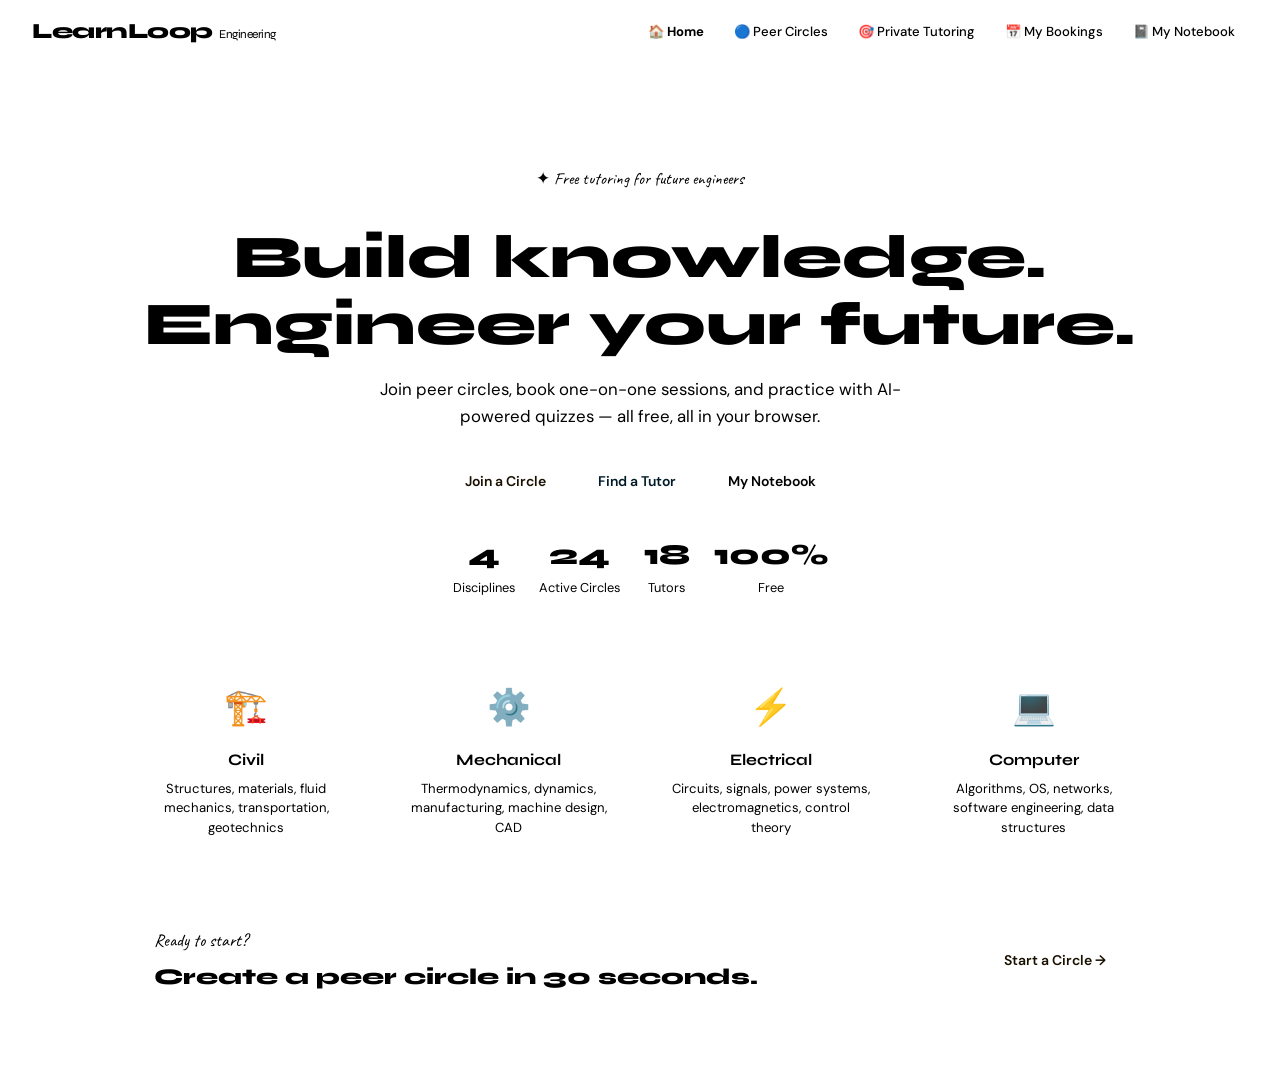
==== commit bfee3513: "Update Learnloop.html Linked css stylesheet" ====
--- a/Learnloop.html
+++ b/Learnloop.html
@@ -12,7 +12,7 @@
     - "Caveat" for handwritten accent labels
   ======================================================== -->
   <link href="https://fonts.googleapis.com/css2?family=Syne:wght@400;600;700;800&family=DM+Sans:ital,wght@0,300;0,400;0,500;1,400&family=Caveat:wght@500;700&display=swap" rel="stylesheet" />
-
+  <link rel="stylesheet" href="learnloop.css">
  
 </head>
 <body>
--- a/learnloop.css
+++ b/learnloop.css
@@ -0,0 +1,684 @@
+ <style>
+    /* =========================================================
+       CSS VARIABLES — change these to retheme the whole site!
+       Think of these like settings at the top of a config file.
+    ========================================================= */
+    :root {
+      --bg:          #0f1923;   /* dark navy background */
+      --surface:     #1a2535;   /* slightly lighter surface */
+      --surface2:    #22304a;   /* card backgrounds */
+      --border:      rgba(255,255,255,0.07);
+      --text:        #e8edf5;   /* main text (off-white) */
+      --muted:       #7a8fa8;   /* secondary text (gray-blue) */
+
+      /* Accent colors — one per engineering discipline */
+      --civil:       #f5a623;   /* amber — civil */
+      --mechanical:  #4fc3f7;   /* sky blue — mechanical */
+      --electrical:  #66bb6a;   /* green — electrical */
+      --computer:    #ce93d8;   /* purple — computer */
+      --accent:      #f5a623;   /* default accent (amber) */
+
+      --danger:      #ef5350;
+      --success:     #66bb6a;
+    }
+
+    /* =========================================================
+       RESET — removes browser default padding/margin
+    ========================================================= */
+    *, *::before, *::after { box-sizing: border-box; margin: 0; padding: 0; }
+
+    body {
+      font-family: 'DM Sans', sans-serif;
+      background: var(--bg);
+      color: var(--text);
+      min-height: 100vh;
+      line-height: 1.6;
+    }
+
+    /* =========================================================
+       TOP NAVIGATION BAR
+    ========================================================= */
+    nav {
+      background: var(--surface);
+      border-bottom: 1px solid var(--border);
+      display: flex;
+      align-items: center;
+      justify-content: space-between;
+      padding: 0 2rem;
+      height: 62px;
+      position: sticky;
+      top: 0;
+      z-index: 100; /* keeps nav above everything else */
+    }
+
+    /* Logo text */
+    .logo {
+      font-family: 'Syne', sans-serif;
+      font-weight: 800;
+      font-size: 1.35rem;
+      color: var(--accent);
+      letter-spacing: -0.5px;
+    }
+    .logo span { color: var(--text); }
+
+    /* Nav tab buttons */
+    .nav-tabs { display: flex; gap: 4px; list-style: none; flex-wrap: wrap; }
+
+    .nav-tabs button {
+      background: none;
+      border: none;
+      color: var(--muted);
+      font-family: 'DM Sans', sans-serif;
+      font-size: 0.82rem;
+      font-weight: 500;
+      padding: 7px 13px;
+      border-radius: 8px;
+      cursor: pointer;
+      transition: all 0.18s;
+      white-space: nowrap;
+    }
+    .nav-tabs button:hover { color: var(--text); background: var(--border); }
+    /* Active tab gets the accent color */
+    .nav-tabs button.active { color: var(--bg); background: var(--accent); font-weight: 700; }
+
+    /* =========================================================
+       PAGE SYSTEM — only one page shows at a time
+    ========================================================= */
+    .page { display: none; padding: 2.5rem 2rem; max-width: 1100px; margin: 0 auto; }
+    .page.active {
+      display: block;
+      animation: fadeUp 0.28s ease; /* smooth page transition */
+    }
+
+    @keyframes fadeUp {
+      from { opacity: 0; transform: translateY(10px); }
+      to   { opacity: 1; transform: translateY(0); }
+    }
+
+    /* =========================================================
+       REUSABLE BUTTON STYLES
+       Use class="btn btn-[color]" on any <button>
+    ========================================================= */
+    .btn {
+      display: inline-flex;
+      align-items: center;
+      gap: 7px;
+      padding: 10px 20px;
+      border-radius: 50px;
+      font-family: 'DM Sans', sans-serif;
+      font-weight: 600;
+      font-size: 0.875rem;
+      cursor: pointer;
+      border: none;
+      transition: all 0.18s;
+      text-decoration: none;
+    }
+    .btn:hover { transform: translateY(-1px); opacity: 0.92; }
+    .btn:active { transform: scale(0.97); }
+
+    .btn-amber    { background: var(--civil);      color: #1a1000; }
+    .btn-blue     { background: var(--mechanical); color: #001a28; }
+    .btn-green    { background: var(--electrical); color: #001a05; }
+    .btn-purple   { background: var(--computer);   color: #1a0028; }
+    .btn-outline  { background: transparent; border: 1.5px solid var(--border); color: var(--text); }
+    .btn-outline:hover { border-color: var(--accent); color: var(--accent); }
+    .btn-danger   { background: var(--danger); color: #fff; }
+    .btn-sm       { padding: 7px 15px; font-size: 0.8rem; }
+    .btn-block    { width: 100%; justify-content: center; border-radius: 12px; }
+
+    /* =========================================================
+       CARD — reusable container box
+    ========================================================= */
+    .card {
+      background: var(--surface2);
+      border: 1px solid var(--border);
+      border-radius: 16px;
+      padding: 1.5rem;
+    }
+
+    /* =========================================================
+       SECTION HEADER — title + subtitle at top of each page
+    ========================================================= */
+    .section-header { margin-bottom: 1.75rem; }
+    .section-header h2 {
+      font-family: 'Syne', sans-serif;
+      font-weight: 800;
+      font-size: 1.7rem;
+      color: var(--text);
+      margin-bottom: 0.2rem;
+    }
+    .section-header p { color: var(--muted); font-size: 0.92rem; }
+
+    /* =========================================================
+       DISCIPLINE FILTER CHIPS
+       Used at the top of Circles and Tutoring pages
+    ========================================================= */
+    .filter-bar {
+      display: flex;
+      gap: 8px;
+      flex-wrap: wrap;
+      margin-bottom: 1.5rem;
+      align-items: center;
+    }
+
+    .chip {
+      padding: 7px 16px;
+      border-radius: 50px;
+      border: 1.5px solid var(--border);
+      background: var(--surface);
+      color: var(--muted);
+      font-size: 0.8rem;
+      font-weight: 600;
+      cursor: pointer;
+      transition: all 0.18s;
+    }
+    .chip:hover { border-color: var(--accent); color: var(--accent); }
+    .chip.active { background: var(--accent); color: #1a1000; border-color: var(--accent); }
+
+    /* Discipline-specific active chip colors */
+    .chip.active[data-disc="civil"]      { background: var(--civil);      color: #1a1000; border-color: var(--civil); }
+    .chip.active[data-disc="mechanical"] { background: var(--mechanical); color: #001a28; border-color: var(--mechanical); }
+    .chip.active[data-disc="electrical"] { background: var(--electrical); color: #001a05; border-color: var(--electrical); }
+    .chip.active[data-disc="computer"]   { background: var(--computer);   color: #1a0028; border-color: var(--computer); }
+
+    /* Search bar */
+    .search-input {
+      flex: 1; min-width: 200px;
+      padding: 9px 16px;
+      border: 1.5px solid var(--border);
+      border-radius: 50px;
+      background: var(--surface);
+      color: var(--text);
+      font-family: 'DM Sans', sans-serif;
+      font-size: 0.875rem;
+      outline: none;
+      transition: border-color 0.18s;
+    }
+    .search-input:focus { border-color: var(--accent); }
+    .search-input::placeholder { color: var(--muted); }
+
+    /* =========================================================
+       TAG BADGE — small colored label
+    ========================================================= */
+    .tag {
+      display: inline-block;
+      padding: 3px 11px;
+      border-radius: 50px;
+      font-size: 0.72rem;
+      font-weight: 600;
+      margin: 2px 3px 2px 0;
+    }
+    .tag-civil      { background: rgba(245,166,35,0.15);  color: var(--civil); }
+    .tag-mechanical { background: rgba(79,195,247,0.15);  color: var(--mechanical); }
+    .tag-electrical { background: rgba(102,187,106,0.15); color: var(--electrical); }
+    .tag-computer   { background: rgba(206,147,216,0.15); color: var(--computer); }
+    .tag-live       { background: rgba(102,187,106,0.15); color: var(--electrical); }
+    .tag-open       { background: rgba(245,166,35,0.15);  color: var(--civil); }
+    .tag-full       { background: rgba(122,143,168,0.12); color: var(--muted); }
+
+    /* =========================================================
+       GRID LAYOUTS
+    ========================================================= */
+    .grid-2 { display: grid; grid-template-columns: repeat(auto-fill, minmax(300px, 1fr)); gap: 16px; }
+    .grid-3 { display: grid; grid-template-columns: repeat(auto-fill, minmax(260px, 1fr)); gap: 16px; }
+    .grid-4 { display: grid; grid-template-columns: repeat(auto-fill, minmax(220px, 1fr)); gap: 14px; }
+
+    /* =========================================================
+       HOME PAGE — hero section
+    ========================================================= */
+    .hero {
+      text-align: center;
+      padding: 4rem 1rem 3.5rem;
+    }
+    .hero-eyebrow {
+      font-family: 'Caveat', cursive;
+      font-size: 1.2rem;
+      color: var(--civil);
+      margin-bottom: 0.75rem;
+    }
+    .hero h1 {
+      font-family: 'Syne', sans-serif;
+      font-size: clamp(2.4rem, 6vw, 3.8rem);
+      font-weight: 800;
+      line-height: 1.1;
+      margin-bottom: 1.1rem;
+    }
+    .hero h1 em { font-style: normal; color: var(--mechanical); }
+    .hero p { font-size: 1.05rem; color: var(--muted); max-width: 540px; margin: 0 auto 2rem; }
+    .hero-btns { display: flex; gap: 12px; justify-content: center; flex-wrap: wrap; }
+
+    /* Discipline cards on home */
+    .disc-card {
+      background: var(--surface2);
+      border: 1px solid var(--border);
+      border-radius: 16px;
+      padding: 1.5rem;
+      cursor: pointer;
+      transition: transform 0.2s, box-shadow 0.2s, border-color 0.2s;
+      text-align: center;
+    }
+    .disc-card:hover { transform: translateY(-4px); border-color: rgba(255,255,255,0.15); box-shadow: 0 12px 32px rgba(0,0,0,0.3); }
+    .disc-icon { font-size: 2.2rem; margin-bottom: 0.75rem; }
+    .disc-card h3 { font-family: 'Syne', sans-serif; font-weight: 700; font-size: 1rem; margin-bottom: 0.4rem; }
+    .disc-card p  { font-size: 0.82rem; color: var(--muted); line-height: 1.5; }
+
+    /* Stats row on home */
+    .stats-row { display: flex; gap: 1.5rem; justify-content: center; flex-wrap: wrap; margin-top: 2rem; }
+    .stat { text-align: center; }
+    .stat-num { font-family: 'Syne', sans-serif; font-size: 1.8rem; font-weight: 800; }
+    .stat-label { font-size: 0.8rem; color: var(--muted); }
+
+    /* =========================================================
+       CIRCLE CARDS — Peer Circles page
+    ========================================================= */
+    .circle-card {
+      background: var(--surface2);
+      border: 1px solid var(--border);
+      border-radius: 16px;
+      padding: 1.35rem;
+      display: flex;
+      flex-direction: column;
+      gap: 0.8rem;
+      transition: border-color 0.18s;
+    }
+    .circle-card:hover { border-color: rgba(255,255,255,0.14); }
+    .circle-card-top { display: flex; justify-content: space-between; align-items: flex-start; gap: 10px; }
+    .circle-card h3 { font-family: 'Syne', sans-serif; font-weight: 700; font-size: 0.97rem; color: var(--text); }
+    .circle-card p  { font-size: 0.84rem; color: var(--muted); line-height: 1.55; }
+
+    /* Member avatar cluster */
+    .avatars { display: flex; }
+    .av {
+      width: 28px; height: 28px;
+      border-radius: 50%;
+      border: 2px solid var(--surface2);
+      display: flex; align-items: center; justify-content: center;
+      font-size: 0.68rem; font-weight: 700; color: #000;
+      margin-left: -7px;
+    }
+    .av:first-child { margin-left: 0; }
+
+    .circle-footer { display: flex; justify-content: space-between; align-items: center; font-size: 0.78rem; color: var(--muted); }
+
+    /* =========================================================
+       TUTOR CARDS — Private Tutoring page
+    ========================================================= */
+    .tutor-card {
+      background: var(--surface2);
+      border: 1px solid var(--border);
+      border-radius: 16px;
+      padding: 1.35rem;
+      transition: border-color 0.18s;
+    }
+    .tutor-card:hover { border-color: rgba(255,255,255,0.14); }
+    .tutor-top { display: flex; gap: 13px; align-items: flex-start; margin-bottom: 0.9rem; }
+    .tutor-av {
+      width: 52px; height: 52px;
+      border-radius: 50%;
+      display: flex; align-items: center; justify-content: center;
+      font-family: 'Syne', sans-serif; font-weight: 800; font-size: 1rem;
+      flex-shrink: 0;
+    }
+    .tutor-name { font-family: 'Syne', sans-serif; font-weight: 700; font-size: 0.97rem; margin-bottom: 2px; }
+    .tutor-sub  { font-size: 0.8rem; color: var(--muted); margin-bottom: 5px; }
+    .rating     { font-size: 0.78rem; font-weight: 600; }
+    .tutor-bio  { font-size: 0.84rem; color: var(--muted); line-height: 1.55; margin-bottom: 0.9rem; }
+    .tutor-actions { display: flex; gap: 8px; flex-wrap: wrap; }
+
+    /* =========================================================
+       VIDEO ROOM — embedded Whereby video call
+    ========================================================= */
+    .video-room {
+      display: none; /* hidden until someone joins */
+      background: #000;
+      border-radius: 16px;
+      overflow: hidden;
+      margin-bottom: 1.75rem;
+      border: 1px solid var(--border);
+    }
+    .video-room.open { display: block; animation: fadeUp 0.25s ease; }
+
+    .video-header {
+      background: var(--surface);
+      display: flex; justify-content: space-between; align-items: center;
+      padding: 0.9rem 1.4rem;
+      border-bottom: 1px solid var(--border);
+    }
+    .video-header h3 { font-family: 'Syne', sans-serif; font-weight: 700; font-size: 0.95rem; }
+
+    /* Blinking "LIVE" dot */
+    .live-badge { display: flex; align-items: center; gap: 6px; font-size: 0.78rem; color: var(--electrical); font-weight: 600; }
+    .live-dot { width: 7px; height: 7px; border-radius: 50%; background: var(--electrical); animation: blink 1.4s infinite; }
+    @keyframes blink { 0%,100%{opacity:1} 50%{opacity:0.3} }
+
+    .video-iframe-wrap { width: 100%; aspect-ratio: 16/9; }
+    .video-iframe-wrap iframe { width: 100%; height: 100%; border: none; display: block; }
+
+    /* =========================================================
+       MODAL — popup dialog (create circle, schedule booking)
+    ========================================================= */
+    .modal-overlay {
+      display: none;
+      position: fixed; inset: 0;
+      background: rgba(0,0,0,0.65);
+      z-index: 200;
+      align-items: center; justify-content: center;
+      padding: 1rem;
+    }
+    .modal-overlay.open { display: flex; }
+
+    .modal {
+      background: var(--surface);
+      border: 1px solid var(--border);
+      border-radius: 20px;
+      padding: 2rem;
+      width: 100%; max-width: 480px;
+      max-height: 90vh; overflow-y: auto;
+    }
+    .modal h2 { font-family: 'Syne', sans-serif; font-weight: 800; font-size: 1.35rem; margin-bottom: 1.2rem; }
+    .modal-footer { display: flex; gap: 10px; justify-content: flex-end; margin-top: 1.25rem; }
+
+    /* Form elements inside modals */
+    .field { margin-bottom: 1rem; }
+    .field label { display: block; font-size: 0.83rem; font-weight: 600; color: var(--muted); margin-bottom: 6px; text-transform: uppercase; letter-spacing: 0.04em; }
+    .field input, .field textarea, .field select {
+      width: 100%;
+      padding: 10px 14px;
+      border: 1.5px solid var(--border);
+      border-radius: 10px;
+      background: var(--bg);
+      color: var(--text);
+      font-family: 'DM Sans', sans-serif;
+      font-size: 0.9rem;
+      outline: none;
+      transition: border-color 0.18s;
+    }
+    .field input:focus, .field textarea:focus, .field select:focus { border-color: var(--accent); }
+    .field textarea { resize: vertical; min-height: 80px; }
+    .field select option { background: var(--surface); }
+
+    /* Time slot pills for scheduling */
+    .slot-grid { display: flex; flex-wrap: wrap; gap: 7px; }
+    .slot {
+      padding: 6px 13px;
+      border-radius: 8px;
+      border: 1.5px solid var(--border);
+      background: var(--bg);
+      color: var(--muted);
+      font-size: 0.78rem; font-weight: 600;
+      cursor: pointer; transition: all 0.15s;
+    }
+    .slot:hover { border-color: var(--accent); color: var(--accent); }
+    .slot.sel   { background: var(--accent); color: #1a1000; border-color: var(--accent); }
+
+    /* =========================================================
+       SCHEDULED BOOKINGS PAGE
+    ========================================================= */
+    .booking-card {
+      background: var(--surface2);
+      border: 1px solid var(--border);
+      border-radius: 14px;
+      padding: 1.25rem 1.4rem;
+      display: flex;
+      align-items: center;
+      gap: 1rem;
+      transition: border-color 0.18s;
+    }
+    .booking-card:hover { border-color: rgba(255,255,255,0.14); }
+
+    .booking-dot { width: 10px; height: 10px; border-radius: 50%; flex-shrink: 0; }
+    .booking-info { flex: 1; }
+    .booking-title { font-family: 'Syne', sans-serif; font-weight: 700; font-size: 0.92rem; margin-bottom: 3px; }
+    .booking-meta  { font-size: 0.8rem; color: var(--muted); }
+    .booking-time  { font-family: 'Syne', sans-serif; font-weight: 700; font-size: 0.85rem; text-align: right; }
+
+    .bookings-empty {
+      text-align: center; padding: 3rem;
+      color: var(--muted); font-size: 0.9rem;
+    }
+    .bookings-empty .em { font-size: 2.5rem; margin-bottom: 0.75rem; }
+
+    /* =========================================================
+       NOTEBOOK PAGE
+    ========================================================= */
+    .notebook-layout {
+      display: grid;
+      grid-template-columns: 250px 1fr;
+      gap: 18px;
+      align-items: start;
+    }
+
+    /* Left sidebar: list of notes */
+    .nb-sidebar {
+      background: var(--surface2);
+      border: 1px solid var(--border);
+      border-radius: 16px;
+      overflow: hidden;
+    }
+    .nb-sidebar-head {
+      padding: 1rem 1.25rem;
+      border-bottom: 1px solid var(--border);
+      display: flex; justify-content: space-between; align-items: center;
+    }
+    .nb-sidebar-head h3 { font-family: 'Syne', sans-serif; font-weight: 700; font-size: 0.9rem; }
+    .note-list { list-style: none; }
+    .note-list li {
+      padding: 0.85rem 1.25rem;
+      border-bottom: 1px solid var(--border);
+      cursor: pointer;
+      transition: background 0.15s;
+    }
+    .note-list li:hover, .note-list li.active { background: var(--surface); }
+    .note-list li:last-child { border-bottom: none; }
+    .note-list .nt { font-weight: 600; font-size: 0.84rem; margin-bottom: 2px; }
+    .note-list .nm { font-size: 0.73rem; color: var(--muted); }
+
+    /* Right panel: note content */
+    .nb-main {
+      background: var(--surface2);
+      border: 1px solid var(--border);
+      border-radius: 16px;
+      padding: 1.75rem;
+      min-height: 520px;
+    }
+    .nb-note-head {
+      display: flex; justify-content: space-between; align-items: flex-start;
+      padding-bottom: 1.25rem; margin-bottom: 1.5rem;
+      border-bottom: 1px solid var(--border);
+    }
+    .nb-note-head h2 { font-family: 'Syne', sans-serif; font-weight: 800; font-size: 1.25rem; }
+    .nb-note-head p  { font-size: 0.8rem; color: var(--muted); margin-top: 3px; }
+
+    /* Tabs inside the note: Summary | Quiz | AI Practice */
+    .note-tabs { display: flex; gap: 4px; margin-bottom: 1.25rem; }
+    .note-tab {
+      padding: 7px 16px; border-radius: 8px;
+      border: none; background: var(--surface);
+      color: var(--muted); font-family: 'DM Sans', sans-serif;
+      font-size: 0.82rem; font-weight: 600; cursor: pointer; transition: all 0.15s;
+    }
+    .note-tab:hover { color: var(--text); }
+    .note-tab.active { background: var(--accent); color: #1a1000; }
+    .note-tab-panel { display: none; }
+    .note-tab-panel.active { display: block; }
+
+    /* Concept list items */
+    .concept-list { list-style: none; }
+    .concept-list li {
+      display: flex; gap: 10px; align-items: flex-start;
+      font-size: 0.875rem; line-height: 1.6; margin-bottom: 8px; color: var(--text);
+    }
+    .concept-list li::before { content: '→'; color: var(--mechanical); flex-shrink: 0; margin-top: 1px; }
+
+    /* Flashcards (flip on click) */
+    .flashcard-grid { display: grid; grid-template-columns: repeat(auto-fill, minmax(185px, 1fr)); gap: 11px; }
+    .flashcard {
+      background: var(--surface);
+      border: 1px solid var(--border);
+      border-radius: 12px;
+      padding: 1rem;
+      cursor: pointer;
+      min-height: 85px;
+      display: flex; align-items: center; justify-content: center;
+      text-align: center;
+      font-size: 0.84rem; line-height: 1.5; color: var(--text);
+      transition: all 0.22s;
+    }
+    .flashcard:hover { border-color: var(--accent); }
+    .flashcard.flipped { background: var(--civil); color: #1a1000; border-color: var(--civil); font-weight: 600; }
+
+    /* =========================================================
+       QUIZ — Multiple Choice Questions
+    ========================================================= */
+    .mc-question { margin-bottom: 1.5rem; }
+    .mc-q-text { font-size: 0.92rem; font-weight: 600; margin-bottom: 0.75rem; color: var(--text); }
+
+    .mc-options { display: flex; flex-direction: column; gap: 8px; }
+    .mc-opt {
+      display: flex; align-items: center; gap: 10px;
+      padding: 10px 14px;
+      border: 1.5px solid var(--border);
+      border-radius: 10px;
+      cursor: pointer;
+      font-size: 0.875rem;
+      transition: all 0.15s;
+      color: var(--text);
+    }
+    .mc-opt:hover { border-color: var(--accent); }
+    .mc-opt.correct  { border-color: var(--electrical); background: rgba(102,187,106,0.1); color: var(--electrical); }
+    .mc-opt.wrong    { border-color: var(--danger); background: rgba(239,83,80,0.1); color: var(--danger); }
+    .mc-opt.selected { border-color: var(--mechanical); }
+
+    .mc-letter {
+      width: 26px; height: 26px; border-radius: 50%;
+      background: var(--surface); border: 1.5px solid var(--border);
+      display: flex; align-items: center; justify-content: center;
+      font-size: 0.75rem; font-weight: 700; flex-shrink: 0;
+    }
+
+    .mc-feedback { margin-top: 8px; font-size: 0.82rem; font-style: italic; }
+    .mc-feedback.ok   { color: var(--electrical); }
+    .mc-feedback.bad  { color: var(--danger); }
+
+    /* Quiz score banner */
+    .quiz-score {
+      background: var(--surface);
+      border: 1px solid var(--border);
+      border-radius: 12px;
+      padding: 1rem 1.25rem;
+      margin-bottom: 1.25rem;
+      font-size: 0.88rem; color: var(--muted);
+    }
+    .quiz-score strong { color: var(--civil); font-family: 'Syne', sans-serif; font-size: 1.1rem; }
+
+    /* =========================================================
+       SHORT ANSWER — 250-word minimum
+    ========================================================= */
+    .sa-question { margin-bottom: 1.5rem; }
+    .sa-q-text { font-size: 0.92rem; font-weight: 600; margin-bottom: 0.75rem; }
+    .sa-textarea {
+      width: 100%;
+      padding: 12px 14px;
+      border: 1.5px solid var(--border);
+      border-radius: 12px;
+      background: var(--bg);
+      color: var(--text);
+      font-family: 'DM Sans', sans-serif;
+      font-size: 0.875rem;
+      min-height: 160px;
+      resize: vertical;
+      outline: none;
+      transition: border-color 0.18s;
+      line-height: 1.6;
+    }
+    .sa-textarea:focus { border-color: var(--accent); }
+    .sa-textarea::placeholder { color: var(--muted); }
+
+    .word-count { font-size: 0.78rem; color: var(--muted); margin-top: 6px; display: flex; justify-content: space-between; }
+    .word-count.ok    { color: var(--electrical); }
+    .word-count.warn  { color: var(--civil); }
+    .wc-bar-bg { height: 3px; background: var(--border); border-radius: 3px; margin-top: 6px; overflow: hidden; }
+    .wc-bar    { height: 100%; border-radius: 3px; transition: width 0.3s, background 0.3s; }
+
+    /* =========================================================
+       AI PRACTICE SECTION inside Notebook
+    ========================================================= */
+    .ai-section { }
+    .ai-controls { display: flex; gap: 10px; flex-wrap: wrap; margin-bottom: 1.25rem; align-items: center; }
+
+    /* Conversation thread */
+    .ai-thread { display: flex; flex-direction: column; gap: 12px; margin-bottom: 1.25rem; max-height: 400px; overflow-y: auto; padding-right: 4px; }
+
+    .ai-bubble {
+      padding: 12px 16px;
+      border-radius: 14px;
+      font-size: 0.88rem;
+      line-height: 1.6;
+      max-width: 90%;
+    }
+    .ai-bubble.ai   { background: var(--surface); border: 1px solid var(--border); color: var(--text); align-self: flex-start; border-bottom-left-radius: 4px; }
+    .ai-bubble.user { background: rgba(79,195,247,0.12); border: 1px solid rgba(79,195,247,0.2); color: var(--text); align-self: flex-end; border-bottom-right-radius: 4px; }
+    .ai-bubble.loading { color: var(--muted); font-style: italic; }
+
+    .ai-input-row { display: flex; gap: 8px; }
+    .ai-input {
+      flex: 1;
+      padding: 10px 14px;
+      border: 1.5px solid var(--border);
+      border-radius: 50px;
+      background: var(--bg);
+      color: var(--text);
+      font-family: 'DM Sans', sans-serif;
+      font-size: 0.875rem;
+      outline: none;
+      transition: border-color 0.18s;
+    }
+    .ai-input:focus { border-color: var(--mechanical); }
+    .ai-input::placeholder { color: var(--muted); }
+
+    /* =========================================================
+       TOAST NOTIFICATION — popup at bottom-right
+    ========================================================= */
+    .toast {
+      position: fixed; bottom: 24px; right: 24px;
+      background: var(--surface);
+      border: 1px solid var(--border);
+      color: var(--text);
+      padding: 13px 20px;
+      border-radius: 14px;
+      font-size: 0.85rem; font-weight: 500;
+      z-index: 500;
+      transform: translateY(80px); opacity: 0;
+      transition: all 0.3s;
+      max-width: 300px;
+      box-shadow: 0 8px 32px rgba(0,0,0,0.4);
+    }
+    .toast.show { transform: translateY(0); opacity: 1; }
+
+    /* =========================================================
+       EMPTY STATE — shown when a list is empty
+    ========================================================= */
+    .empty { text-align: center; padding: 3rem 1rem; color: var(--muted); font-size: 0.9rem; }
+    .empty .em { font-size: 2.8rem; margin-bottom: 0.75rem; }
+
+    /* =========================================================
+       UTILITY
+    ========================================================= */
+    hr { border: none; border-top: 1px solid var(--border); margin: 1.25rem 0; }
+    .flex-between { display: flex; justify-content: space-between; align-items: center; }
+    .mb1 { margin-bottom: 1rem; }
+    .gap-list { display: flex; flex-direction: column; gap: 10px; }
+    .note-section-title {
+      font-family: 'Syne', sans-serif; font-weight: 700; font-size: 0.78rem;
+      text-transform: uppercase; letter-spacing: 0.08em; color: var(--muted);
+      margin-bottom: 0.75rem;
+    }
+
+    /* Responsive: stack notebook on small screens */
+    @media (max-width: 700px) {
+      .notebook-layout { grid-template-columns: 1fr; }
+      nav { padding: 0 1rem; }
+      .nav-tabs button { padding: 5px 9px; font-size: 0.72rem; }
+      .page { padding: 1.5rem 1rem; }
+    }
+  </style>
